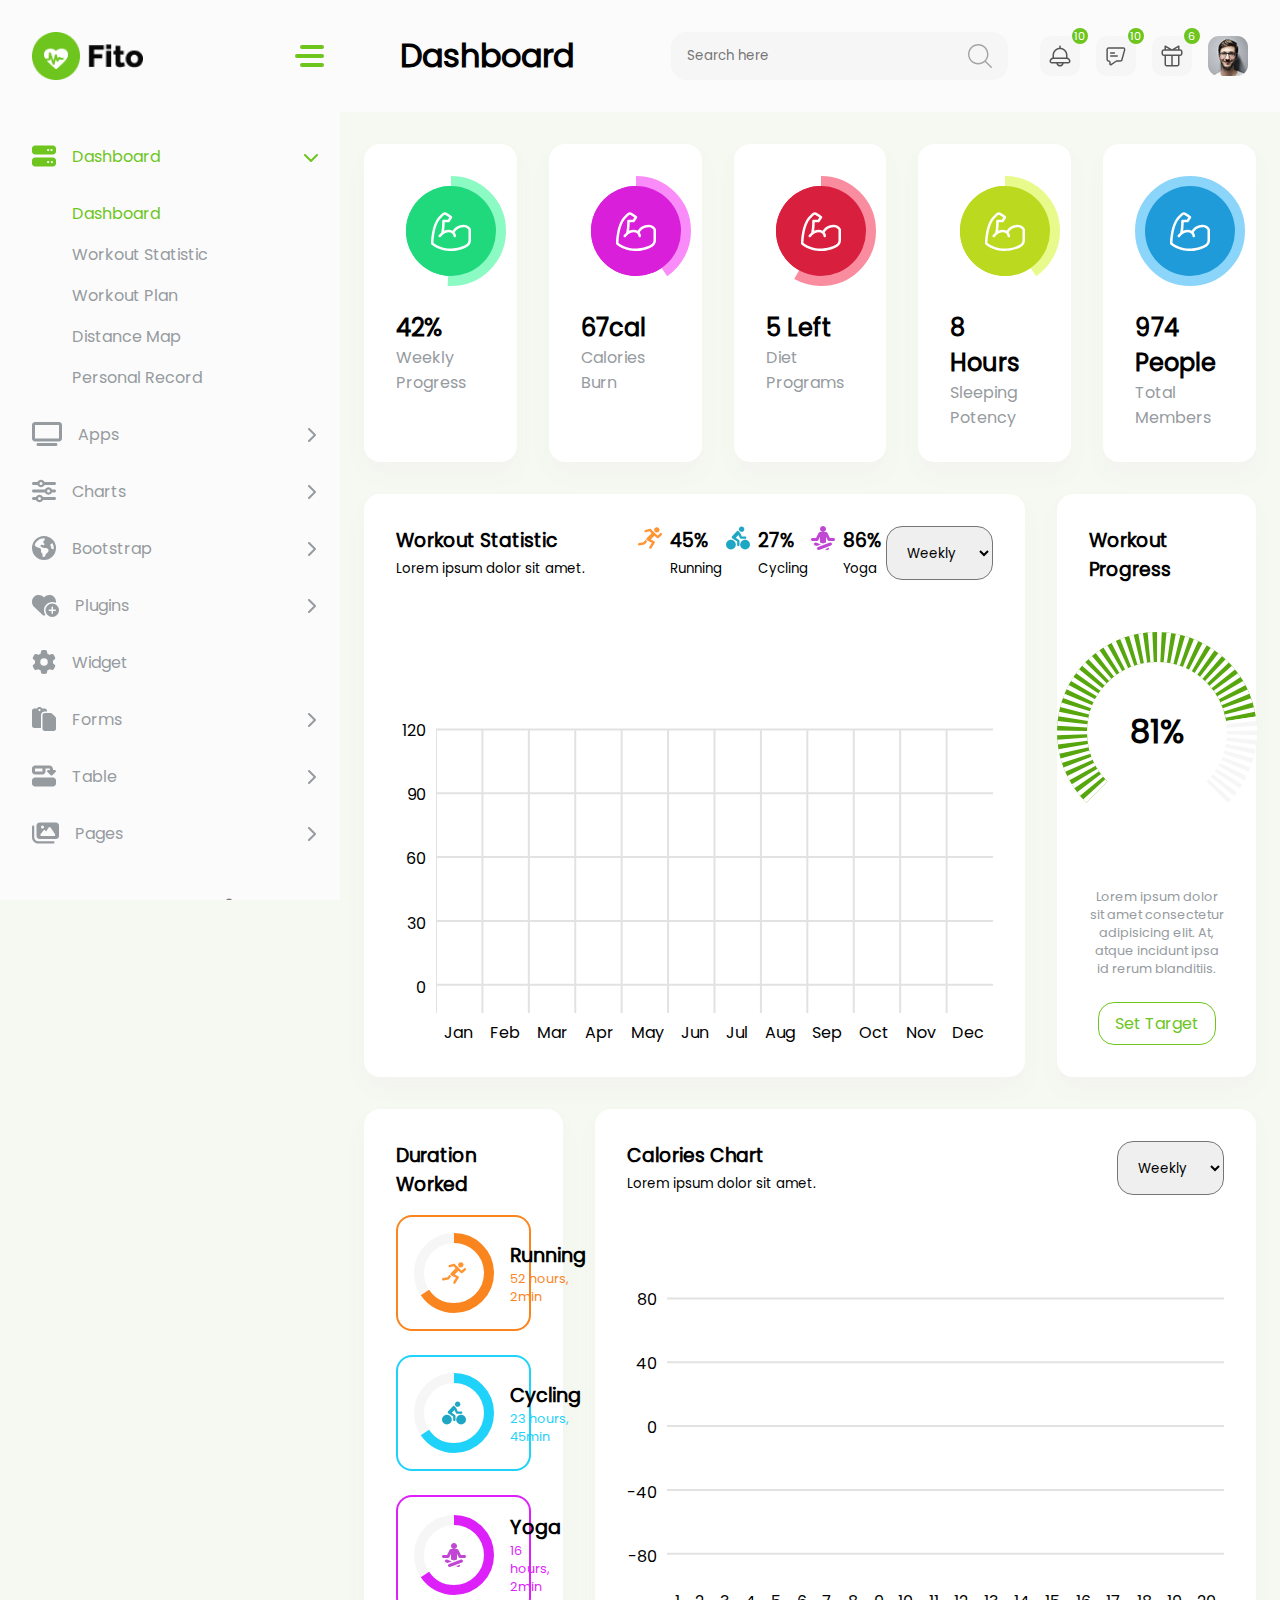
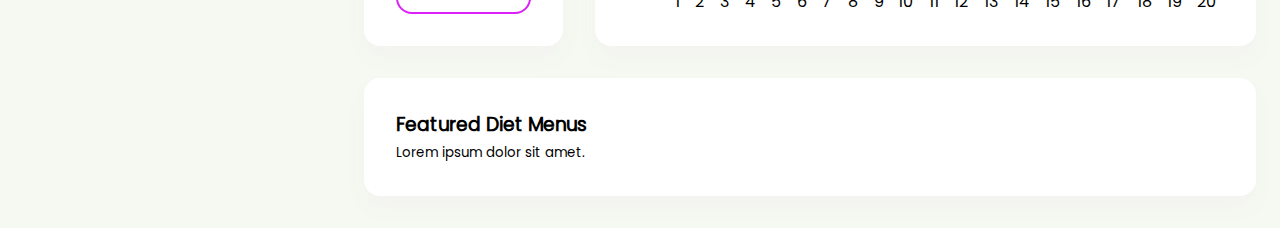
==== dashboard.html @ d513183a "changed dashboard and login file names" ====
<!DOCTYPE html>
<html lang="en">

<head>
    <meta charset="UTF-8">
    <meta name="viewport" content="width=device-width, initial-scale=1.0">
    <title>Fito - Fitness Admin Dashboard</title>

    <link rel="stylesheet" href="/css/css_variables.css">
    <link rel="stylesheet" href="/css/styles.css">
    <link rel="stylesheet" href="/css/single_class_styles.css">
    <link rel="stylesheet" href="/css/side_menu.css">
    <link rel="stylesheet" href="/css/header.css">
    <link rel="stylesheet" href="/css/header_menus.css">
    <link rel="stylesheet" href="/css/chatbox.css">
    <link rel="stylesheet" href="/css/dashboard.css">
    <link rel="stylesheet" href="/css/small_card.css">
    <link rel="stylesheet" href="/css/long_card.css">
    <link rel="stylesheet" href="/css/progress_circle.css">
    <link rel="stylesheet" href="/css/grid.css">

    <link rel="stylesheet" href="https://cdnjs.cloudflare.com/ajax/libs/font-awesome/4.7.0/css/font-awesome.min.css">

    <link rel="shortcut icon" href="/images/logo.png" type="image/png">

    <script src="/js/script.js"></script>
</head>

<body>
    <div class="main">
        <div class="nav__header">
            <div class="header__logo">
                <img src="/images/logo.png" alt="">
                <img src="/images/logo-text.png" alt="">
            </div>
            <div class="nav__btn" id="nav__btn" onclick="toggleNavBtn()">
                <span class="navBtn__line"></span>
                <span class="navBtn__line"></span>
                <span class="navBtn__line"></span>
            </div>

        </div>

        <div class="side__menu scrollable__container" id="side__menu">
            <ul>
                <li class="menu__item active" id="menu__item1">
                    <button class="">
                        <div class="left">
                            <svg class="menu__itemIcon" xmlns="http://www.w3.org/2000/svg"
                                viewBox="0 0 512 512"><!--! Font Awesome Free 6.4.0 by @fontawesome - https://fontawesome.com License - https://fontawesome.com/license (Commercial License) Copyright 2023 Fonticons, Inc. -->
                                <path
                                    d="M64 32C28.7 32 0 60.7 0 96v64c0 35.3 28.7 64 64 64H448c35.3 0 64-28.7 64-64V96c0-35.3-28.7-64-64-64H64zm280 72a24 24 0 1 1 0 48 24 24 0 1 1 0-48zm48 24a24 24 0 1 1 48 0 24 24 0 1 1 -48 0zM64 288c-35.3 0-64 28.7-64 64v64c0 35.3 28.7 64 64 64H448c35.3 0 64-28.7 64-64V352c0-35.3-28.7-64-64-64H64zm280 72a24 24 0 1 1 0 48 24 24 0 1 1 0-48zm56 24a24 24 0 1 1 48 0 24 24 0 1 1 -48 0z"
                                    fill="currentColor" />
                            </svg>
                            <div class="nav__text">Dashboard</div>
                        </div>
                        <svg class="arrow__icon" xmlns="http://www.w3.org/2000/svg"
                            viewBox="0 0 320 512"><!--! Font Awesome Free 6.4.0 by @fontawesome - https://fontawesome.com License - https://fontawesome.com/license (Commercial License) Copyright 2023 Fonticons, Inc. -->
                            <path
                                d="M310.6 233.4c12.5 12.5 12.5 32.8 0 45.3l-192 192c-12.5 12.5-32.8 12.5-45.3 0s-12.5-32.8 0-45.3L242.7 256 73.4 86.6c-12.5-12.5-12.5-32.8 0-45.3s32.8-12.5 45.3 0l192 192z"
                                fill="currentColor" />
                        </svg>
                    </button>
                    <div class="sub__menu">
                        <a href="" class="active">dashboard</a>
                        <a href="" class="">Workout Statistic</a>
                        <a href="" class="">Workout plan</a>
                        <a href="" class="">distance map</a>
                        <a href="" class="">personal record</a>
                    </div>
                </li>
                <li class="menu__item">
                    <button>
                        <div class="left">
                            <svg class="menu__itemIcon" xmlns="http://www.w3.org/2000/svg" height="1em"
                                viewBox="0 0 640 512"><!--! Font Awesome Free 6.4.0 by @fontawesome - https://fontawesome.com License - https://fontawesome.com/license (Commercial License) Copyright 2023 Fonticons, Inc. -->
                                <path
                                    d="M64 64V352H576V64H64zM0 64C0 28.7 28.7 0 64 0H576c35.3 0 64 28.7 64 64V352c0 35.3-28.7 64-64 64H64c-35.3 0-64-28.7-64-64V64zM128 448H512c17.7 0 32 14.3 32 32s-14.3 32-32 32H128c-17.7 0-32-14.3-32-32s14.3-32 32-32z"
                                    fill="currentColor" />
                            </svg>
                            <div class="nav__text">Apps</div>
                        </div>
                        <svg class="arrow__icon" xmlns="http://www.w3.org/2000/svg"
                            viewBox="0 0 320 512"><!--! Font Awesome Free 6.4.0 by @fontawesome - https://fontawesome.com License - https://fontawesome.com/license (Commercial License) Copyright 2023 Fonticons, Inc. -->
                            <path
                                d="M310.6 233.4c12.5 12.5 12.5 32.8 0 45.3l-192 192c-12.5 12.5-32.8 12.5-45.3 0s-12.5-32.8 0-45.3L242.7 256 73.4 86.6c-12.5-12.5-12.5-32.8 0-45.3s32.8-12.5 45.3 0l192 192z"
                                fill="currentColor" />
                        </svg>
                    </button>
                    <div class="sub__menu">
                        <a href="" class="">dashboard</a>
                        <a href="" class="">Workout Statistic</a>
                        <a href="" class="">Workout plan</a>
                        <a href="" class="">distance map</a>
                        <a href="" class="">personal record</a>
                    </div>
                </li>
                <li class="menu__item">
                    <button>
                        <div class="left">
                            <svg class="menu__itemIcon" xmlns="http://www.w3.org/2000/svg" height="1em"
                                viewBox="0 0 512 512"><!--! Font Awesome Free 6.4.0 by @fontawesome - https://fontawesome.com License - https://fontawesome.com/license (Commercial License) Copyright 2023 Fonticons, Inc. -->
                                <path
                                    d="M0 416c0 17.7 14.3 32 32 32l54.7 0c12.3 28.3 40.5 48 73.3 48s61-19.7 73.3-48L480 448c17.7 0 32-14.3 32-32s-14.3-32-32-32l-246.7 0c-12.3-28.3-40.5-48-73.3-48s-61 19.7-73.3 48L32 384c-17.7 0-32 14.3-32 32zm128 0a32 32 0 1 1 64 0 32 32 0 1 1 -64 0zM320 256a32 32 0 1 1 64 0 32 32 0 1 1 -64 0zm32-80c-32.8 0-61 19.7-73.3 48L32 224c-17.7 0-32 14.3-32 32s14.3 32 32 32l246.7 0c12.3 28.3 40.5 48 73.3 48s61-19.7 73.3-48l54.7 0c17.7 0 32-14.3 32-32s-14.3-32-32-32l-54.7 0c-12.3-28.3-40.5-48-73.3-48zM192 128a32 32 0 1 1 0-64 32 32 0 1 1 0 64zm73.3-64C253 35.7 224.8 16 192 16s-61 19.7-73.3 48L32 64C14.3 64 0 78.3 0 96s14.3 32 32 32l86.7 0c12.3 28.3 40.5 48 73.3 48s61-19.7 73.3-48L480 128c17.7 0 32-14.3 32-32s-14.3-32-32-32L265.3 64z"
                                    fill="currentColor" />
                            </svg>
                            <div class="nav__text">Charts</div>
                        </div>
                        <svg class="arrow__icon" xmlns="http://www.w3.org/2000/svg"
                            viewBox="0 0 320 512"><!--! Font Awesome Free 6.4.0 by @fontawesome - https://fontawesome.com License - https://fontawesome.com/license (Commercial License) Copyright 2023 Fonticons, Inc. -->
                            <path
                                d="M310.6 233.4c12.5 12.5 12.5 32.8 0 45.3l-192 192c-12.5 12.5-32.8 12.5-45.3 0s-12.5-32.8 0-45.3L242.7 256 73.4 86.6c-12.5-12.5-12.5-32.8 0-45.3s32.8-12.5 45.3 0l192 192z"
                                fill="currentColor" />
                        </svg>
                    </button>
                    <div class="sub__menu">
                        <a href="" class="">dashboard</a>
                        <a href="" class="">Workout Statistic</a>
                        <a href="" class="">Workout plan</a>
                        <a href="" class="">distance map</a>
                        <a href="" class="">personal record</a>
                    </div>
                </li>
                <li class="menu__item">
                    <button>
                        <div class="left">
                            <svg class="menu__itemIcon" xmlns="http://www.w3.org/2000/svg" height="1em"
                                viewBox="0 0 512 512"><!--! Font Awesome Free 6.4.0 by @fontawesome - https://fontawesome.com License - https://fontawesome.com/license (Commercial License) Copyright 2023 Fonticons, Inc. -->
                                <path
                                    d="M57.7 193l9.4 16.4c8.3 14.5 21.9 25.2 38 29.8L163 255.7c17.2 4.9 29 20.6 29 38.5v39.9c0 11 6.2 21 16 25.9s16 14.9 16 25.9v39c0 15.6 14.9 26.9 29.9 22.6c16.1-4.6 28.6-17.5 32.7-33.8l2.8-11.2c4.2-16.9 15.2-31.4 30.3-40l8.1-4.6c15-8.5 24.2-24.5 24.2-41.7v-8.3c0-12.7-5.1-24.9-14.1-33.9l-3.9-3.9c-9-9-21.2-14.1-33.9-14.1H257c-11.1 0-22.1-2.9-31.8-8.4l-34.5-19.7c-4.3-2.5-7.6-6.5-9.2-11.2c-3.2-9.6 1.1-20 10.2-24.5l5.9-3c6.6-3.3 14.3-3.9 21.3-1.5l23.2 7.7c8.2 2.7 17.2-.4 21.9-7.5c4.7-7 4.2-16.3-1.2-22.8l-13.6-16.3c-10-12-9.9-29.5 .3-41.3l15.7-18.3c8.8-10.3 10.2-25 3.5-36.7l-2.4-4.2c-3.5-.2-6.9-.3-10.4-.3C163.1 48 84.4 108.9 57.7 193zM464 256c0-36.8-9.6-71.4-26.4-101.5L412 164.8c-15.7 6.3-23.8 23.8-18.5 39.8l16.9 50.7c3.5 10.4 12 18.3 22.6 20.9l29.1 7.3c1.2-9 1.8-18.2 1.8-27.5zM0 256a256 256 0 1 1 512 0A256 256 0 1 1 0 256z"
                                    fill="currentColor" />
                            </svg>
                            <div class="nav__text">Bootstrap</div>
                        </div>
                        <svg class="arrow__icon" xmlns="http://www.w3.org/2000/svg"
                            viewBox="0 0 320 512"><!--! Font Awesome Free 6.4.0 by @fontawesome - https://fontawesome.com License - https://fontawesome.com/license (Commercial License) Copyright 2023 Fonticons, Inc. -->
                            <path
                                d="M310.6 233.4c12.5 12.5 12.5 32.8 0 45.3l-192 192c-12.5 12.5-32.8 12.5-45.3 0s-12.5-32.8 0-45.3L242.7 256 73.4 86.6c-12.5-12.5-12.5-32.8 0-45.3s32.8-12.5 45.3 0l192 192z"
                                fill="currentColor" />
                        </svg>
                    </button>
                    <div class="sub__menu">
                        <a href="" class="">dashboard</a>
                        <a href="" class="">Workout Statistic</a>
                        <a href="" class="">Workout plan</a>
                        <a href="" class="">distance map</a>
                        <a href="" class="">personal record</a>
                    </div>
                </li>
                <li class="menu__item">
                    <button>
                        <div class="left">
                            <svg class="menu__itemIcon" xmlns="http://www.w3.org/2000/svg" height="1em"
                                viewBox="0 0 576 512"><!--! Font Awesome Free 6.4.0 by @fontawesome - https://fontawesome.com License - https://fontawesome.com/license (Commercial License) Copyright 2023 Fonticons, Inc. -->
                                <path
                                    d="M47.6 300.4L228.3 469.1c7.5 7 17.4 10.9 27.7 10.9s20.2-3.9 27.7-10.9l2.6-2.4C267.2 438.6 256 404.6 256 368c0-97.2 78.8-176 176-176c28.3 0 55 6.7 78.7 18.5c.9-6.5 1.3-13 1.3-19.6v-5.8c0-69.9-50.5-129.5-119.4-141C347 36.5 300.6 51.4 268 84L256 96 244 84c-32.6-32.6-79-47.5-124.6-39.9C50.5 55.6 0 115.2 0 185.1v5.8c0 41.5 17.2 81.2 47.6 109.5zM432 512a144 144 0 1 0 0-288 144 144 0 1 0 0 288zm16-208v48h48c8.8 0 16 7.2 16 16s-7.2 16-16 16H448v48c0 8.8-7.2 16-16 16s-16-7.2-16-16V384H368c-8.8 0-16-7.2-16-16s7.2-16 16-16h48V304c0-8.8 7.2-16 16-16s16 7.2 16 16z"
                                    fill="currentColor" />
                            </svg>
                            <div class="nav__text">Plugins</div>
                        </div>
                        <svg class="arrow__icon" xmlns="http://www.w3.org/2000/svg"
                            viewBox="0 0 320 512"><!--! Font Awesome Free 6.4.0 by @fontawesome - https://fontawesome.com License - https://fontawesome.com/license (Commercial License) Copyright 2023 Fonticons, Inc. -->
                            <path
                                d="M310.6 233.4c12.5 12.5 12.5 32.8 0 45.3l-192 192c-12.5 12.5-32.8 12.5-45.3 0s-12.5-32.8 0-45.3L242.7 256 73.4 86.6c-12.5-12.5-12.5-32.8 0-45.3s32.8-12.5 45.3 0l192 192z"
                                fill="currentColor" />
                        </svg>
                    </button>
                    <div class="sub__menu">
                        <a href="" class="">dashboard</a>
                        <a href="" class="">Workout Statistic</a>
                        <a href="" class="">Workout plan</a>
                        <a href="" class="">distance map</a>
                        <a href="" class="">personal record</a>
                    </div>
                </li>
                <li class="menu__item">
                    <button>
                        <div class="left">
                            <svg class="menu__itemIcon" xmlns="http://www.w3.org/2000/svg" height="1em"
                                viewBox="0 0 512 512"><!--! Font Awesome Free 6.4.0 by @fontawesome - https://fontawesome.com License - https://fontawesome.com/license (Commercial License) Copyright 2023 Fonticons, Inc. -->
                                <path
                                    d="M495.9 166.6c3.2 8.7 .5 18.4-6.4 24.6l-43.3 39.4c1.1 8.3 1.7 16.8 1.7 25.4s-.6 17.1-1.7 25.4l43.3 39.4c6.9 6.2 9.6 15.9 6.4 24.6c-4.4 11.9-9.7 23.3-15.8 34.3l-4.7 8.1c-6.6 11-14 21.4-22.1 31.2c-5.9 7.2-15.7 9.6-24.5 6.8l-55.7-17.7c-13.4 10.3-28.2 18.9-44 25.4l-12.5 57.1c-2 9.1-9 16.3-18.2 17.8c-13.8 2.3-28 3.5-42.5 3.5s-28.7-1.2-42.5-3.5c-9.2-1.5-16.2-8.7-18.2-17.8l-12.5-57.1c-15.8-6.5-30.6-15.1-44-25.4L83.1 425.9c-8.8 2.8-18.6 .3-24.5-6.8c-8.1-9.8-15.5-20.2-22.1-31.2l-4.7-8.1c-6.1-11-11.4-22.4-15.8-34.3c-3.2-8.7-.5-18.4 6.4-24.6l43.3-39.4C64.6 273.1 64 264.6 64 256s.6-17.1 1.7-25.4L22.4 191.2c-6.9-6.2-9.6-15.9-6.4-24.6c4.4-11.9 9.7-23.3 15.8-34.3l4.7-8.1c6.6-11 14-21.4 22.1-31.2c5.9-7.2 15.7-9.6 24.5-6.8l55.7 17.7c13.4-10.3 28.2-18.9 44-25.4l12.5-57.1c2-9.1 9-16.3 18.2-17.8C227.3 1.2 241.5 0 256 0s28.7 1.2 42.5 3.5c9.2 1.5 16.2 8.7 18.2 17.8l12.5 57.1c15.8 6.5 30.6 15.1 44 25.4l55.7-17.7c8.8-2.8 18.6-.3 24.5 6.8c8.1 9.8 15.5 20.2 22.1 31.2l4.7 8.1c6.1 11 11.4 22.4 15.8 34.3zM256 336a80 80 0 1 0 0-160 80 80 0 1 0 0 160z"
                                    fill="currentColor" />
                            </svg>
                            <div class="nav__text">Widget</div>
                        </div>
                    </button>
                </li>
                <li class="menu__item">
                    <button>
                        <div class="left">
                            <svg class="menu__itemIcon" xmlns="http://www.w3.org/2000/svg" height="1em"
                                viewBox="0 0 512 512"><!--! Font Awesome Free 6.4.0 by @fontawesome - https://fontawesome.com License - https://fontawesome.com/license (Commercial License) Copyright 2023 Fonticons, Inc. -->
                                <path
                                    d="M160 0c-23.7 0-44.4 12.9-55.4 32H48C21.5 32 0 53.5 0 80V400c0 26.5 21.5 48 48 48H192V176c0-44.2 35.8-80 80-80h48V80c0-26.5-21.5-48-48-48H215.4C204.4 12.9 183.7 0 160 0zM272 128c-26.5 0-48 21.5-48 48V448v16c0 26.5 21.5 48 48 48H464c26.5 0 48-21.5 48-48V243.9c0-12.7-5.1-24.9-14.1-33.9l-67.9-67.9c-9-9-21.2-14.1-33.9-14.1H320 272zM160 40a24 24 0 1 1 0 48 24 24 0 1 1 0-48z"
                                    fill="currentColor" />
                            </svg>
                            <div class="nav__text">Forms</div>
                        </div>
                        <svg class="arrow__icon" xmlns="http://www.w3.org/2000/svg"
                            viewBox="0 0 320 512"><!--! Font Awesome Free 6.4.0 by @fontawesome - https://fontawesome.com License - https://fontawesome.com/license (Commercial License) Copyright 2023 Fonticons, Inc. -->
                            <path
                                d="M310.6 233.4c12.5 12.5 12.5 32.8 0 45.3l-192 192c-12.5 12.5-32.8 12.5-45.3 0s-12.5-32.8 0-45.3L242.7 256 73.4 86.6c-12.5-12.5-12.5-32.8 0-45.3s32.8-12.5 45.3 0l192 192z"
                                fill="currentColor" />
                        </svg>
                    </button>
                    <div class="sub__menu">
                        <a href="" class="">dashboard</a>
                        <a href="" class="">Workout Statistic</a>
                        <a href="" class="">Workout plan</a>
                        <a href="" class="">distance map</a>
                        <a href="" class="">personal record</a>
                    </div>
                </li>
                <li class="menu__item">
                    <button>
                        <div class="left">
                            <svg class="menu__itemIcon" xmlns="http://www.w3.org/2000/svg" height="1em"
                                viewBox="0 0 512 512"><!--! Font Awesome Free 6.4.0 by @fontawesome - https://fontawesome.com License - https://fontawesome.com/license (Commercial License) Copyright 2023 Fonticons, Inc. -->
                                <path
                                    d="M512 416l0-64c0-35.3-28.7-64-64-64L64 288c-35.3 0-64 28.7-64 64l0 64c0 35.3 28.7 64 64 64l384 0c35.3 0 64-28.7 64-64zM64 160l0-64 144 0 16 0 0 64L64 160zm224 0l0-64 80 0c8.8 0 16 7.2 16 16l0 16-38.1 0c-21.4 0-32.1 25.9-17 41L399 239c9.4 9.4 24.6 9.4 33.9 0L503 169c15.1-15.1 4.4-41-17-41L448 128l0-16c0-44.2-35.8-80-80-80L224 32l-16 0L64 32C28.7 32 0 60.7 0 96l0 64c0 35.3 28.7 64 64 64l160 0c35.3 0 64-28.7 64-64z"
                                    fill="currentColor" />
                            </svg>
                            <div class="nav__text">Table</div>
                        </div>
                        <svg class="arrow__icon" xmlns="http://www.w3.org/2000/svg"
                            viewBox="0 0 320 512"><!--! Font Awesome Free 6.4.0 by @fontawesome - https://fontawesome.com License - https://fontawesome.com/license (Commercial License) Copyright 2023 Fonticons, Inc. -->
                            <path
                                d="M310.6 233.4c12.5 12.5 12.5 32.8 0 45.3l-192 192c-12.5 12.5-32.8 12.5-45.3 0s-12.5-32.8 0-45.3L242.7 256 73.4 86.6c-12.5-12.5-12.5-32.8 0-45.3s32.8-12.5 45.3 0l192 192z"
                                fill="currentColor" />
                        </svg>
                    </button>
                    <div class="sub__menu">
                        <a href="" class="">dashboard</a>
                        <a href="" class="">Workout Statistic</a>
                        <a href="" class="">Workout plan</a>
                        <a href="" class="">distance map</a>
                        <a href="" class="">personal record</a>
                    </div>
                </li>
                <li class="menu__item">
                    <button>
                        <div class="left">
                            <svg class="menu__itemIcon" xmlns="http://www.w3.org/2000/svg" height="1em"
                                viewBox="0 0 576 512"><!--! Font Awesome Free 6.4.0 by @fontawesome - https://fontawesome.com License - https://fontawesome.com/license (Commercial License) Copyright 2023 Fonticons, Inc. -->
                                <path
                                    d="M160 32c-35.3 0-64 28.7-64 64V320c0 35.3 28.7 64 64 64H512c35.3 0 64-28.7 64-64V96c0-35.3-28.7-64-64-64H160zM396 138.7l96 144c4.9 7.4 5.4 16.8 1.2 24.6S480.9 320 472 320H328 280 200c-9.2 0-17.6-5.3-21.6-13.6s-2.9-18.2 2.9-25.4l64-80c4.6-5.7 11.4-9 18.7-9s14.2 3.3 18.7 9l17.3 21.6 56-84C360.5 132 368 128 376 128s15.5 4 20 10.7zM192 128a32 32 0 1 1 64 0 32 32 0 1 1 -64 0zM48 120c0-13.3-10.7-24-24-24S0 106.7 0 120V344c0 75.1 60.9 136 136 136H456c13.3 0 24-10.7 24-24s-10.7-24-24-24H136c-48.6 0-88-39.4-88-88V120z"
                                    fill="currentColor" />
                            </svg>
                            <div class="nav__text">Pages</div>
                        </div>
                        <svg class="arrow__icon" xmlns="http://www.w3.org/2000/svg"
                            viewBox="0 0 320 512"><!--! Font Awesome Free 6.4.0 by @fontawesome - https://fontawesome.com License - https://fontawesome.com/license (Commercial License) Copyright 2023 Fonticons, Inc. -->
                            <path
                                d="M310.6 233.4c12.5 12.5 12.5 32.8 0 45.3l-192 192c-12.5 12.5-32.8 12.5-45.3 0s-12.5-32.8 0-45.3L242.7 256 73.4 86.6c-12.5-12.5-12.5-32.8 0-45.3s32.8-12.5 45.3 0l192 192z"
                                fill="currentColor" />
                        </svg>
                    </button>
                    <div class="sub__menu">
                        <a href="" class="">dashboard</a>
                        <a href="" class="">Workout Statistic</a>
                        <a href="" class="">Workout plan</a>
                        <a href="" class="">distance map</a>
                        <a href="" class="">personal record</a>
                    </div>
                </li>
            </ul>
            <script>
                document.querySelectorAll('.menu__item button').forEach((x, i) => {
                    x.addEventListener('click', () => {
                        document.querySelectorAll('.menu__item').forEach((y, j) => {
                            if (j != i) {
                                y.classList.remove('active')
                            }
                        })
                        x.parentElement.classList.toggle('active')
                    })
                })
            </script>
            <div class="side__menuOther">
                <div class="decorated__card">
                    <div class="card__title">
                        Start Plan Your Workout
                    </div>
                    <div class="card__cta">
                        <div class="cta__text">Check schedule</div>
                        <svg xmlns="http://www.w3.org/2000/svg" height="1em"
                            viewBox="0 0 256 512"><!--! Font Awesome Free 6.4.0 by @fontawesome - https://fontawesome.com License - https://fontawesome.com/license (Commercial License) Copyright 2023 Fonticons, Inc. -->
                            <path
                                d="M246.6 278.6c12.5-12.5 12.5-32.8 0-45.3l-128-128c-9.2-9.2-22.9-11.9-34.9-6.9s-19.8 16.6-19.8 29.6l0 256c0 12.9 7.8 24.6 19.8 29.6s25.7 2.2 34.9-6.9l128-128z"
                                fill="currentColor" />
                        </svg>
                    </div>
                    <img class="shape1" src="/images/shape1.png" alt="">
                    <img class="shape2" src="/images/shape2.svg" alt="">
                    <img class="gym-vector" src="/images/gym-vector.png" alt="">
                </div>
            </div>
            <div class="side__menuFooter">
                <div class="footer__text">
                    <strong>Fito Dashboard</strong><br>
                    ©All Rights Reserved<br><br>
                    by <a href="https://me.aftersite.lk">Aftersite</a>
                </div>
            </div>
        </div>  
        <script>
            function toggleNavBtn() {
                document.getElementById("nav__btn").classList.toggle("active");
                document.getElementById("side__menu").classList.toggle("active");
            }
        </script>

        <div class="chatbox" id="chatbox">
            <div class="chatbox__back" onclick="toggleChatBox()"></div>
            <div class="chatbox__front">
                <div class="chatbox__header">
                    <div class="item" onclick="selectChatBoxMenu('notes__btnBody', 3)" id="chatbox__headerBtn3">notes
                    </div>
                    <div class="item" onclick="selectChatBoxMenu('alerts__btnBody', 2)" id="chatbox__headerBtn2">alters
                    </div>
                    <div class="item active" onclick="selectChatBoxMenu('chat__btnBody', 1)" id="chatbox__headerBtn1">
                        chat</div>
                </div>
                <div class="chatbox__body active" id="chat__btnBody">
                    <div class="top">
                        <div class="chatbox__title">Chat List</div>
                        <div class="chatbox__sub">Show All</div>
                        <div class="plus__icon">
                            <div class="">
                                <svg class="" xmlns="http://www.w3.org/2000/svg" height="1em"
                                    viewBox="0 0 448 512"><!--! Font Awesome Free 6.4.0 by @fontawesome - https://fontawesome.com License - https://fontawesome.com/license (Commercial License) Copyright 2023 Fonticons, Inc. -->
                                    <path
                                        d="M256 80c0-17.7-14.3-32-32-32s-32 14.3-32 32V224H48c-17.7 0-32 14.3-32 32s14.3 32 32 32H192V432c0 17.7 14.3 32 32 32s32-14.3 32-32V288H400c17.7 0 32-14.3 32-32s-14.3-32-32-32H256V80z"
                                        fill="currentColor" />
                                </svg>
                            </div>
                        </div>
                        <div class="more__icon">
                            <div class="">
                                <svg class="" xmlns="http://www.w3.org/2000/svg" height="1em"
                                    viewBox="0 0 448 512"><!--! Font Awesome Free 6.4.0 by @fontawesome - https://fontawesome.com License - https://fontawesome.com/license (Commercial License) Copyright 2023 Fonticons, Inc. -->
                                    <path
                                        d="M8 256a56 56 0 1 1 112 0A56 56 0 1 1 8 256zm160 0a56 56 0 1 1 112 0 56 56 0 1 1 -112 0zm216-56a56 56 0 1 1 0 112 56 56 0 1 1 0-112z"
                                        fill="currentColor" />
                                </svg>
                            </div>
                        </div>
                    </div>
                    <div class="content scrollable__container">
                        <div class="group">A</div>
                        <div class="list">
                            <div class="item" style="--dot-color: green;">
                                <div class="left">
                                    <div class="item__icon">
                                        <img src="/images/1.7c3d5aa9189e7755c470.jpg" alt="">
                                    </div>
                                </div>
                                <div class="right">
                                    <div class="item__title">Archie Parke</div>
                                    <div class="item__time">Archie Parke is online</div>
                                </div>
                            </div>
                            <div class="item" style="--dot-color: green;">
                                <div class="left">
                                    <div class="item__icon">
                                        <img src="/images/1.7c3d5aa9189e7755c470.jpg" alt="">
                                    </div>
                                </div>
                                <div class="right">
                                    <div class="item__title">Archie Parke</div>
                                    <div class="item__time">Archie Parke is online</div>
                                </div>
                            </div>
                            <div class="item" style="--dot-color: red;">
                                <div class="left">
                                    <div class="item__icon">
                                        <img src="/images/1.7c3d5aa9189e7755c470.jpg" alt="">
                                    </div>
                                </div>
                                <div class="right">
                                    <div class="item__title">Archie Parke</div>
                                    <div class="item__time">Archie Parke is online</div>
                                </div>
                            </div>
                            <div class="item" style="--dot-color: red;">
                                <div class="left">
                                    <div class="item__icon">
                                        <img src="/images/1.7c3d5aa9189e7755c470.jpg" alt="">
                                    </div>
                                </div>
                                <div class="right">
                                    <div class="item__title">Archie Parke</div>
                                    <div class="item__time">Archie Parke is online</div>
                                </div>
                            </div>
                            <div class="item" style="--dot-color: green;">
                                <div class="left">
                                    <div class="item__icon">
                                        <img src="/images/1.7c3d5aa9189e7755c470.jpg" alt="">
                                    </div>
                                </div>
                                <div class="right">
                                    <div class="item__title">Archie Parke</div>
                                    <div class="item__time">Archie Parke is online</div>
                                </div>
                            </div>
                            <div class="item" style="--dot-color: red;">
                                <div class="left">
                                    <div class="item__icon">
                                        <img src="/images/1.7c3d5aa9189e7755c470.jpg" alt="">
                                    </div>
                                </div>
                                <div class="right">
                                    <div class="item__title">Archie Parke</div>
                                    <div class="item__time">Archie Parke is online</div>
                                </div>
                            </div>
                        </div>
                        <div class="group">B</div>
                        <div class="list">
                            <div class="item" style="--dot-color: green;">
                                <div class="left">
                                    <div class="item__icon">
                                        <img src="/images/1.7c3d5aa9189e7755c470.jpg" alt="">
                                    </div>
                                </div>
                                <div class="right">
                                    <div class="item__title">Bashid Parke</div>
                                    <div class="item__time">Bashid Parke is offline</div>
                                </div>
                            </div>
                            <div class="item" style="--dot-color: green;">
                                <div class="left">
                                    <div class="item__icon">
                                        <img src="/images/1.7c3d5aa9189e7755c470.jpg" alt="">
                                    </div>
                                </div>
                                <div class="right">
                                    <div class="item__title">Bashid Parke</div>
                                    <div class="item__time">Bashid Parke is offline</div>
                                </div>
                            </div>
                            <div class="item" style="--dot-color: red;">
                                <div class="left">
                                    <div class="item__icon">
                                        <img src="/images/1.7c3d5aa9189e7755c470.jpg" alt="">
                                    </div>
                                </div>
                                <div class="right">
                                    <div class="item__title">Bashid Parke</div>
                                    <div class="item__time">Bashid Parke is offline</div>
                                </div>
                            </div>
                        </div>
                        <div class="group">D</div>
                        <div class="list">
                            <div class="item" style="--dot-color: green;">
                                <div class="left">
                                    <div class="item__icon">
                                        <img src="/images/1.7c3d5aa9189e7755c470.jpg" alt="">
                                    </div>
                                </div>
                                <div class="right">
                                    <div class="item__title">Dashid Parke</div>
                                    <div class="item__time">Dashid Parke is offline</div>
                                </div>
                            </div>
                            <div class="item" style="--dot-color: green;">
                                <div class="left">
                                    <div class="item__icon">
                                        <img src="/images/1.7c3d5aa9189e7755c470.jpg" alt="">
                                    </div>
                                </div>
                                <div class="right">
                                    <div class="item__title">Dashid Parke</div>
                                    <div class="item__time">Dashid Parke is offline</div>
                                </div>
                            </div>
                            <div class="item" style="--dot-color: red;">
                                <div class="left">
                                    <div class="item__icon">
                                        <img src="/images/1.7c3d5aa9189e7755c470.jpg" alt="">
                                    </div>
                                </div>
                                <div class="right">
                                    <div class="item__title">Dashid Parke</div>
                                    <div class="item__time">Dashid Parke is offline</div>
                                </div>
                            </div>
                        </div>
                        <div class="group">E</div>
                        <div class="list">
                            <div class="item" style="--dot-color: green;">
                                <div class="left">
                                    <div class="item__icon">
                                        <img src="/images/1.7c3d5aa9189e7755c470.jpg" alt="">
                                    </div>
                                </div>
                                <div class="right">
                                    <div class="item__title">Dashid Parke</div>
                                    <div class="item__time">Dashid Parke is offline</div>
                                </div>
                            </div>
                            <div class="item" style="--dot-color: green;">
                                <div class="left">
                                    <div class="item__icon">
                                        <img src="/images/1.7c3d5aa9189e7755c470.jpg" alt="">
                                    </div>
                                </div>
                                <div class="right">
                                    <div class="item__title">Dashid Parke</div>
                                    <div class="item__time">Dashid Parke is offline</div>
                                </div>
                            </div>
                            <div class="item" style="--dot-color: red;">
                                <div class="left">
                                    <div class="item__icon">
                                        <img src="/images/1.7c3d5aa9189e7755c470.jpg" alt="">
                                    </div>
                                </div>
                                <div class="right">
                                    <div class="item__title">Dashid Parke</div>
                                    <div class="item__time">Dashid Parke is offline</div>
                                </div>
                            </div>
                        </div>
                    </div>
                </div>
                <div class="chatbox__body" id="alerts__btnBody">
                    <div class="top">
                        <div class="chatbox__title">Notifications</div>
                        <div class="chatbox__sub">Show All</div>
                        <div class="plus__icon">
                            <div class="">
                                <svg class="" xmlns="http://www.w3.org/2000/svg" height="1em"
                                    viewBox="0 0 448 512"><!--! Font Awesome Free 6.4.0 by @fontawesome - https://fontawesome.com License - https://fontawesome.com/license (Commercial License) Copyright 2023 Fonticons, Inc. -->
                                    <path
                                        d="M256 80c0-17.7-14.3-32-32-32s-32 14.3-32 32V224H48c-17.7 0-32 14.3-32 32s14.3 32 32 32H192V432c0 17.7 14.3 32 32 32s32-14.3 32-32V288H400c17.7 0 32-14.3 32-32s-14.3-32-32-32H256V80z"
                                        fill="currentColor" />
                                </svg>
                            </div>
                        </div>
                        <div class="more__icon">
                            <div class="">
                                <svg class="" xmlns="http://www.w3.org/2000/svg" height="1em"
                                    viewBox="0 0 448 512"><!--! Font Awesome Free 6.4.0 by @fontawesome - https://fontawesome.com License - https://fontawesome.com/license (Commercial License) Copyright 2023 Fonticons, Inc. -->
                                    <path
                                        d="M8 256a56 56 0 1 1 112 0A56 56 0 1 1 8 256zm160 0a56 56 0 1 1 112 0 56 56 0 1 1 -112 0zm216-56a56 56 0 1 1 0 112 56 56 0 1 1 0-112z"
                                        fill="currentColor" />
                                </svg>
                            </div>
                        </div>
                    </div>
                    <div class="content scrollable__container">
                        <div class="group">sever status</div>
                        <div class="list">
                            <div class="item" style="--dot-color: green;">
                                <div class="left">
                                    <div class="item__icon">
                                        <span>kk</span>
                                    </div>
                                </div>
                                <div class="right">
                                    <div class="item__title">Archie Parke</div>
                                    <div class="item__time">Archie Parke is online</div>
                                </div>
                            </div>
                        </div>
                        <div class="group">social</div>
                        <div class="list">
                            <div class="item" style="--dot-color: green;">
                                <div class="left">
                                    <div class="item__icon">
                                        <span>ru</span>
                                    </div>
                                </div>
                                <div class="right">
                                    <div class="item__title">Bashid Parke</div>
                                    <div class="item__time">Bashid Parke is offline</div>
                                </div>
                            </div>
                            <div class="item" style="--dot-color: green;">
                                <div class="left">
                                    <div class="item__icon">
                                        <img src="/images/1.7c3d5aa9189e7755c470.jpg" alt="">
                                    </div>
                                </div>
                                <div class="right">
                                    <div class="item__title">Bashid Parke</div>
                                    <div class="item__time">Bashid Parke is offline</div>
                                </div>
                            </div>
                            <div class="item" style="--dot-color: red;">
                                <div class="left">
                                    <div class="item__icon">
                                        <img src="/images/1.7c3d5aa9189e7755c470.jpg" alt="">
                                    </div>
                                </div>
                                <div class="right">
                                    <div class="item__title">Bashid Parke</div>
                                    <div class="item__time">Bashid Parke is offline</div>
                                </div>
                            </div>
                        </div>
                        <div class="group">sever status</div>
                        <div class="list">
                            <div class="item" style="--dot-color: green;">
                                <div class="left">
                                    <div class="item__icon">
                                        <span>mu</span>
                                    </div>
                                </div>
                                <div class="right">
                                    <div class="item__title">Dashid Parke</div>
                                    <div class="item__time">Dashid Parke is offline</div>
                                </div>
                            </div>
                            <div class="item" style="--dot-color: green;">
                                <div class="left">
                                    <div class="item__icon">
                                        <span>au</span>
                                    </div>
                                </div>
                                <div class="right">
                                    <div class="item__title">Dashid Parke</div>
                                    <div class="item__time">Dashid Parke is offline</div>
                                </div>
                            </div>
                        </div>
                    </div>
                </div>
                <div class="chatbox__body" id="notes__btnBody">
                    <div class="top">
                        <div class="chatbox__title">Nots</div>
                        <div class="chatbox__sub">Show All</div>
                        <div class="plus__icon">
                            <div class="">
                                <svg class="" xmlns="http://www.w3.org/2000/svg" height="1em"
                                    viewBox="0 0 448 512"><!--! Font Awesome Free 6.4.0 by @fontawesome - https://fontawesome.com License - https://fontawesome.com/license (Commercial License) Copyright 2023 Fonticons, Inc. -->
                                    <path
                                        d="M256 80c0-17.7-14.3-32-32-32s-32 14.3-32 32V224H48c-17.7 0-32 14.3-32 32s14.3 32 32 32H192V432c0 17.7 14.3 32 32 32s32-14.3 32-32V288H400c17.7 0 32-14.3 32-32s-14.3-32-32-32H256V80z"
                                        fill="currentColor" />
                                </svg>
                            </div>
                        </div>
                        <div class="more__icon">
                            <div class="">
                                <svg class="" xmlns="http://www.w3.org/2000/svg" height="1em"
                                    viewBox="0 0 448 512"><!--! Font Awesome Free 6.4.0 by @fontawesome - https://fontawesome.com License - https://fontawesome.com/license (Commercial License) Copyright 2023 Fonticons, Inc. -->
                                    <path
                                        d="M8 256a56 56 0 1 1 112 0A56 56 0 1 1 8 256zm160 0a56 56 0 1 1 112 0 56 56 0 1 1 -112 0zm216-56a56 56 0 1 1 0 112 56 56 0 1 1 0-112z"
                                        fill="currentColor" />
                                </svg>
                            </div>
                        </div>
                    </div>
                    <div class="content scrollable__container">
                        <div class="list">
                            <div class="item" style="--dot-color: green;">
                                <div class="left">
                                    <div class="item__icon">
                                        <img src="/images/1.7c3d5aa9189e7755c470.jpg" alt="">
                                    </div>
                                </div>
                                <div class="right">
                                    <div class="item__title">Archie Parke</div>
                                    <div class="item__time">Archie Parke is online</div>
                                </div>
                            </div>
                            <div class="item" style="--dot-color: green;">
                                <div class="left">
                                    <div class="item__icon">
                                        <img src="/images/1.7c3d5aa9189e7755c470.jpg" alt="">
                                    </div>
                                </div>
                                <div class="right">
                                    <div class="item__title">Archie Parke</div>
                                    <div class="item__time">Archie Parke is online</div>
                                </div>
                            </div>
                            <div class="item" style="--dot-color: red;">
                                <div class="left">
                                    <div class="item__icon">
                                        <img src="/images/1.7c3d5aa9189e7755c470.jpg" alt="">
                                    </div>
                                </div>
                                <div class="right">
                                    <div class="item__title">Archie Parke</div>
                                    <div class="item__time">Archie Parke is online</div>
                                </div>
                            </div>
                            <div class="item" style="--dot-color: red;">
                                <div class="left">
                                    <div class="item__icon">
                                        <img src="/images/1.7c3d5aa9189e7755c470.jpg" alt="">
                                    </div>
                                </div>
                                <div class="right">
                                    <div class="item__title">Archie Parke</div>
                                    <div class="item__time">Archie Parke is online</div>
                                </div>
                            </div>
                            <div class="item" style="--dot-color: green;">
                                <div class="left">
                                    <div class="item__icon">
                                        <img src="/images/1.7c3d5aa9189e7755c470.jpg" alt="">
                                    </div>
                                </div>
                                <div class="right">
                                    <div class="item__title">Archie Parke</div>
                                    <div class="item__time">Archie Parke is online</div>
                                </div>
                            </div>
                            <div class="item" style="--dot-color: red;">
                                <div class="left">
                                    <div class="item__icon">
                                        <img src="/images/1.7c3d5aa9189e7755c470.jpg" alt="">
                                    </div>
                                </div>
                                <div class="right">
                                    <div class="item__title">Archie Parke</div>
                                    <div class="item__time">Archie Parke is online</div>
                                </div>
                            </div>
                        </div>
                    </div>
                </div>
            </div>
        </div>
        <script>
            function toggleChatBox() {
                document.getElementById("chatbox").classList.toggle("active")
            }

            function selectChatBoxMenu(id, btnId) {
                document.querySelectorAll(".chatbox__body").forEach((x) => {
                    x.classList.remove('active');
                })
                document.querySelectorAll(".chatbox__header .item").forEach((x) => {
                    x.classList.remove("active")
                })
                document.getElementById(`chatbox__headerBtn${btnId}`).classList.add("active")

                document.getElementById(id).classList.add("active");
            }
        </script>

        <div class="body">
            <div class="body__wrapper">
                <div class="col col-md-6 col-xl-2-4">
                    <div class="card small__card">
                        <div class="progress__circle" style="--theme-color: 150;">
                            <svg class="circle" height="110" width="110">
                                <circle cx="55" cy="55" r="45" stroke-width="20" stroke="hwb(var(--theme-color) 55% 2%)"
                                    fill="hwb(var(--theme-color) 12% 10%)" stroke-dasharray="314"
                                    stroke-dashoffset="170" style="transform: rotateZ(-90deg); transform-origin: 50%;">
                                </circle>
                                <circle cx="55" cy="55" r="45" fill="hwb(var(--theme-color) 12% 10%)"></circle>
                            </svg>
                            <div class="icon">
                                <svg width="40" height="40" viewBox="0 0 40 40" fill="none"
                                    xmlns="http://www.w3.org/2000/svg">
                                    <path
                                        d="M39.9353 18.3544C39.8731 18.1666 38.3337 13.75 32.5 13.75C25.9703 13.75 22.8666 17.9659 21.795 19.8719C20.6306 19.1822 19.1838 18.75 17.5 18.75C15.7922 18.75 14.35 19.1375 13.1275 19.7072C13.5697 16.695 13.6987 13.1119 13.7353 11.25H17.5C17.9175 11.25 18.3081 11.0413 18.54 10.6934L21.04 6.94344C21.4075 6.39156 21.2806 5.64813 20.7494 5.25031C18.3166 3.42531 15.1269 1.25 13.75 1.25C11.6137 1.25 6.95688 6.24344 5.16469 9.38C0.0584378 18.3153 0 31.925 0 32.5C0 32.8797 0.172188 33.2391 0.46875 33.4759C7.56469 39.1522 15.7519 40 20 40C23.3716 40 29.9756 39.4391 36.3306 35.6834C38.5938 34.3456 40 31.8706 40 29.2244V18.75C40 18.6156 39.9781 18.4822 39.9353 18.3544ZM37.5 29.2244C37.5 30.9912 36.565 32.6419 35.0584 33.5316C29.2162 36.9844 23.1166 37.5 20 37.5C16.9178 37.5 9.15156 36.9453 2.51094 31.8981C2.58406 29.19 3.14094 17.96 7.33531 10.62C9.09187 7.54813 12.7112 4.16312 13.7722 3.76562C14.4606 3.96406 16.4566 5.23219 18.2972 6.55125L16.8309 8.75H12.5C11.8091 8.75 11.25 9.30969 11.25 10C11.25 10.0822 11.2344 17.9659 10.185 21.6878C9.46375 22.3391 8.88656 22.9872 8.43125 23.4994C8.2175 23.7403 8.02969 23.9522 7.86594 24.1166C7.3775 24.605 7.3775 25.3959 7.86594 25.8841C8.35437 26.3722 9.14531 26.3725 9.63344 25.8841C9.82625 25.6913 10.0472 25.4441 10.3 25.1603C11.6003 23.6975 13.7756 21.25 17.5 21.25C20.5884 21.25 22.5 23.1966 22.5 25C22.5 25.6903 23.0591 26.25 23.75 26.25C24.4409 26.25 25 25.6903 25 25C25 23.8181 24.5506 22.6022 23.7313 21.5581C24.1503 20.66 26.5119 16.25 32.5 16.25C35.99 16.25 37.2228 18.39 37.5 18.9922V29.2244Z"
                                        fill="white"></path>
                                </svg>
                            </div>
                        </div>
                        <div class="big__text">42%</div>
                        <div class="sub__text">Weekly Progress</div>
                    </div>
                </div>
                <div class="col col-sm-6 col-md-6 col-xl-2-4">
                    <div class="card small__card">
                        <div class="progress__circle" style="--theme-color: 300;">
                            <svg class="circle" height="110" width="110">
                                <circle cx="55" cy="55" r="45" stroke-width="20" stroke="hwb(var(--theme-color) 55% 2%)"
                                    fill="hwb(var(--theme-color) 12% 10%)" stroke-dasharray="314"
                                    stroke-dashoffset="200" style="transform: rotateZ(-90deg); transform-origin: 50%;">
                                </circle>
                                <circle cx="55" cy="55" r="45" fill="hwb(var(--theme-color) 12% 10%)"></circle>
                            </svg>
                            <div class="icon">
                                <svg width="40" height="40" viewBox="0 0 40 40" fill="none"
                                    xmlns="http://www.w3.org/2000/svg">
                                    <path
                                        d="M39.9353 18.3544C39.8731 18.1666 38.3337 13.75 32.5 13.75C25.9703 13.75 22.8666 17.9659 21.795 19.8719C20.6306 19.1822 19.1838 18.75 17.5 18.75C15.7922 18.75 14.35 19.1375 13.1275 19.7072C13.5697 16.695 13.6987 13.1119 13.7353 11.25H17.5C17.9175 11.25 18.3081 11.0413 18.54 10.6934L21.04 6.94344C21.4075 6.39156 21.2806 5.64813 20.7494 5.25031C18.3166 3.42531 15.1269 1.25 13.75 1.25C11.6137 1.25 6.95688 6.24344 5.16469 9.38C0.0584378 18.3153 0 31.925 0 32.5C0 32.8797 0.172188 33.2391 0.46875 33.4759C7.56469 39.1522 15.7519 40 20 40C23.3716 40 29.9756 39.4391 36.3306 35.6834C38.5938 34.3456 40 31.8706 40 29.2244V18.75C40 18.6156 39.9781 18.4822 39.9353 18.3544ZM37.5 29.2244C37.5 30.9912 36.565 32.6419 35.0584 33.5316C29.2162 36.9844 23.1166 37.5 20 37.5C16.9178 37.5 9.15156 36.9453 2.51094 31.8981C2.58406 29.19 3.14094 17.96 7.33531 10.62C9.09187 7.54813 12.7112 4.16312 13.7722 3.76562C14.4606 3.96406 16.4566 5.23219 18.2972 6.55125L16.8309 8.75H12.5C11.8091 8.75 11.25 9.30969 11.25 10C11.25 10.0822 11.2344 17.9659 10.185 21.6878C9.46375 22.3391 8.88656 22.9872 8.43125 23.4994C8.2175 23.7403 8.02969 23.9522 7.86594 24.1166C7.3775 24.605 7.3775 25.3959 7.86594 25.8841C8.35437 26.3722 9.14531 26.3725 9.63344 25.8841C9.82625 25.6913 10.0472 25.4441 10.3 25.1603C11.6003 23.6975 13.7756 21.25 17.5 21.25C20.5884 21.25 22.5 23.1966 22.5 25C22.5 25.6903 23.0591 26.25 23.75 26.25C24.4409 26.25 25 25.6903 25 25C25 23.8181 24.5506 22.6022 23.7313 21.5581C24.1503 20.66 26.5119 16.25 32.5 16.25C35.99 16.25 37.2228 18.39 37.5 18.9922V29.2244Z"
                                        fill="white"></path>
                                </svg>
                            </div>
                        </div>
                        <div class="big__text">67cal</div>
                        <div class="sub__text">Calories Burn</div>
                    </div>
                </div>
                <div class="col col-sm-6 col-md-4 col-xl-2-4">
                    <div class="card small__card">
                        <div class="progress__circle" style="--theme-color: 350;">
                            <svg class="circle" height="110" width="110">
                                <circle cx="55" cy="55" r="45" stroke-width="20" stroke="hwb(var(--theme-color) 55% 2%)"
                                    fill="hwb(var(--theme-color) 12% 10%)" stroke-dasharray="314"
                                    stroke-dashoffset="150" style="transform: rotateZ(-90deg); transform-origin: 50%;">
                                </circle>
                                <circle cx="55" cy="55" r="45" fill="hwb(var(--theme-color) 12% 10%)"></circle>
                            </svg>
                            <div class="icon">
                                <svg width="40" height="40" viewBox="0 0 40 40" fill="none"
                                    xmlns="http://www.w3.org/2000/svg">
                                    <path
                                        d="M39.9353 18.3544C39.8731 18.1666 38.3337 13.75 32.5 13.75C25.9703 13.75 22.8666 17.9659 21.795 19.8719C20.6306 19.1822 19.1838 18.75 17.5 18.75C15.7922 18.75 14.35 19.1375 13.1275 19.7072C13.5697 16.695 13.6987 13.1119 13.7353 11.25H17.5C17.9175 11.25 18.3081 11.0413 18.54 10.6934L21.04 6.94344C21.4075 6.39156 21.2806 5.64813 20.7494 5.25031C18.3166 3.42531 15.1269 1.25 13.75 1.25C11.6137 1.25 6.95688 6.24344 5.16469 9.38C0.0584378 18.3153 0 31.925 0 32.5C0 32.8797 0.172188 33.2391 0.46875 33.4759C7.56469 39.1522 15.7519 40 20 40C23.3716 40 29.9756 39.4391 36.3306 35.6834C38.5938 34.3456 40 31.8706 40 29.2244V18.75C40 18.6156 39.9781 18.4822 39.9353 18.3544ZM37.5 29.2244C37.5 30.9912 36.565 32.6419 35.0584 33.5316C29.2162 36.9844 23.1166 37.5 20 37.5C16.9178 37.5 9.15156 36.9453 2.51094 31.8981C2.58406 29.19 3.14094 17.96 7.33531 10.62C9.09187 7.54813 12.7112 4.16312 13.7722 3.76562C14.4606 3.96406 16.4566 5.23219 18.2972 6.55125L16.8309 8.75H12.5C11.8091 8.75 11.25 9.30969 11.25 10C11.25 10.0822 11.2344 17.9659 10.185 21.6878C9.46375 22.3391 8.88656 22.9872 8.43125 23.4994C8.2175 23.7403 8.02969 23.9522 7.86594 24.1166C7.3775 24.605 7.3775 25.3959 7.86594 25.8841C8.35437 26.3722 9.14531 26.3725 9.63344 25.8841C9.82625 25.6913 10.0472 25.4441 10.3 25.1603C11.6003 23.6975 13.7756 21.25 17.5 21.25C20.5884 21.25 22.5 23.1966 22.5 25C22.5 25.6903 23.0591 26.25 23.75 26.25C24.4409 26.25 25 25.6903 25 25C25 23.8181 24.5506 22.6022 23.7313 21.5581C24.1503 20.66 26.5119 16.25 32.5 16.25C35.99 16.25 37.2228 18.39 37.5 18.9922V29.2244Z"
                                        fill="white"></path>
                                </svg>
                            </div>
                        </div>
                        <div class="big__text">5 Left</div>
                        <div class="sub__text">Diet Programs</div>
                    </div>
                </div>
                <div class="col col-sm-6 col-md-4 col-xl-2-4">
                    <div class="card small__card">
                        <div class="progress__circle" style="--theme-color: 70;">
                            <svg class="circle" height="110" width="110">
                                <circle cx="55" cy="55" r="45" stroke-width="20" stroke="hwb(var(--theme-color) 55% 2%)"
                                    fill="hwb(var(--theme-color) 12% 10%)" stroke-dasharray="314"
                                    stroke-dashoffset="200" style="transform: rotateZ(-90deg); transform-origin: 50%;">
                                </circle>
                                <circle cx="55" cy="55" r="45" fill="hwb(var(--theme-color) 12% 10%)"></circle>
                            </svg>
                            <div class="icon">
                                <svg width="40" height="40" viewBox="0 0 40 40" fill="none"
                                    xmlns="http://www.w3.org/2000/svg">
                                    <path
                                        d="M39.9353 18.3544C39.8731 18.1666 38.3337 13.75 32.5 13.75C25.9703 13.75 22.8666 17.9659 21.795 19.8719C20.6306 19.1822 19.1838 18.75 17.5 18.75C15.7922 18.75 14.35 19.1375 13.1275 19.7072C13.5697 16.695 13.6987 13.1119 13.7353 11.25H17.5C17.9175 11.25 18.3081 11.0413 18.54 10.6934L21.04 6.94344C21.4075 6.39156 21.2806 5.64813 20.7494 5.25031C18.3166 3.42531 15.1269 1.25 13.75 1.25C11.6137 1.25 6.95688 6.24344 5.16469 9.38C0.0584378 18.3153 0 31.925 0 32.5C0 32.8797 0.172188 33.2391 0.46875 33.4759C7.56469 39.1522 15.7519 40 20 40C23.3716 40 29.9756 39.4391 36.3306 35.6834C38.5938 34.3456 40 31.8706 40 29.2244V18.75C40 18.6156 39.9781 18.4822 39.9353 18.3544ZM37.5 29.2244C37.5 30.9912 36.565 32.6419 35.0584 33.5316C29.2162 36.9844 23.1166 37.5 20 37.5C16.9178 37.5 9.15156 36.9453 2.51094 31.8981C2.58406 29.19 3.14094 17.96 7.33531 10.62C9.09187 7.54813 12.7112 4.16312 13.7722 3.76562C14.4606 3.96406 16.4566 5.23219 18.2972 6.55125L16.8309 8.75H12.5C11.8091 8.75 11.25 9.30969 11.25 10C11.25 10.0822 11.2344 17.9659 10.185 21.6878C9.46375 22.3391 8.88656 22.9872 8.43125 23.4994C8.2175 23.7403 8.02969 23.9522 7.86594 24.1166C7.3775 24.605 7.3775 25.3959 7.86594 25.8841C8.35437 26.3722 9.14531 26.3725 9.63344 25.8841C9.82625 25.6913 10.0472 25.4441 10.3 25.1603C11.6003 23.6975 13.7756 21.25 17.5 21.25C20.5884 21.25 22.5 23.1966 22.5 25C22.5 25.6903 23.0591 26.25 23.75 26.25C24.4409 26.25 25 25.6903 25 25C25 23.8181 24.5506 22.6022 23.7313 21.5581C24.1503 20.66 26.5119 16.25 32.5 16.25C35.99 16.25 37.2228 18.39 37.5 18.9922V29.2244Z"
                                        fill="white"></path>
                                </svg>
                            </div>
                        </div>
                        <div class="big__text">8 Hours</div>
                        <div class="sub__text">Sleeping Potency</div>
                    </div>
                </div>
                <div class="col col-sm-6 col-md-4 col-xl-2-4">
                    <div class="card small__card">
                        <div class="progress__circle" style="--theme-color: 200;">
                            <svg class="circle" height="110" width="110">
                                <circle cx="55" cy="55" r="45" stroke-width="20" stroke="hwb(var(--theme-color) 55% 2%)"
                                    fill="hwb(var(--theme-color) 12% 10%)" stroke-dasharray="314" stroke-dashoffset=""
                                    style="transform: rotateZ(-90deg); transform-origin: 50%;"></circle>
                                <circle cx="55" cy="55" r="45" fill="hwb(var(--theme-color) 12% 10%)"></circle>
                            </svg>
                            <div class="icon">
                                <svg width="40" height="40" viewBox="0 0 40 40" fill="none"
                                    xmlns="http://www.w3.org/2000/svg">
                                    <path
                                        d="M39.9353 18.3544C39.8731 18.1666 38.3337 13.75 32.5 13.75C25.9703 13.75 22.8666 17.9659 21.795 19.8719C20.6306 19.1822 19.1838 18.75 17.5 18.75C15.7922 18.75 14.35 19.1375 13.1275 19.7072C13.5697 16.695 13.6987 13.1119 13.7353 11.25H17.5C17.9175 11.25 18.3081 11.0413 18.54 10.6934L21.04 6.94344C21.4075 6.39156 21.2806 5.64813 20.7494 5.25031C18.3166 3.42531 15.1269 1.25 13.75 1.25C11.6137 1.25 6.95688 6.24344 5.16469 9.38C0.0584378 18.3153 0 31.925 0 32.5C0 32.8797 0.172188 33.2391 0.46875 33.4759C7.56469 39.1522 15.7519 40 20 40C23.3716 40 29.9756 39.4391 36.3306 35.6834C38.5938 34.3456 40 31.8706 40 29.2244V18.75C40 18.6156 39.9781 18.4822 39.9353 18.3544ZM37.5 29.2244C37.5 30.9912 36.565 32.6419 35.0584 33.5316C29.2162 36.9844 23.1166 37.5 20 37.5C16.9178 37.5 9.15156 36.9453 2.51094 31.8981C2.58406 29.19 3.14094 17.96 7.33531 10.62C9.09187 7.54813 12.7112 4.16312 13.7722 3.76562C14.4606 3.96406 16.4566 5.23219 18.2972 6.55125L16.8309 8.75H12.5C11.8091 8.75 11.25 9.30969 11.25 10C11.25 10.0822 11.2344 17.9659 10.185 21.6878C9.46375 22.3391 8.88656 22.9872 8.43125 23.4994C8.2175 23.7403 8.02969 23.9522 7.86594 24.1166C7.3775 24.605 7.3775 25.3959 7.86594 25.8841C8.35437 26.3722 9.14531 26.3725 9.63344 25.8841C9.82625 25.6913 10.0472 25.4441 10.3 25.1603C11.6003 23.6975 13.7756 21.25 17.5 21.25C20.5884 21.25 22.5 23.1966 22.5 25C22.5 25.6903 23.0591 26.25 23.75 26.25C24.4409 26.25 25 25.6903 25 25C25 23.8181 24.5506 22.6022 23.7313 21.5581C24.1503 20.66 26.5119 16.25 32.5 16.25C35.99 16.25 37.2228 18.39 37.5 18.9922V29.2244Z"
                                        fill="white"></path>
                                </svg>
                            </div>
                        </div>
                        <div class="big__text">974 People</div>
                        <div class="sub__text">Total Members</div>
                    </div>
                </div>
                <div class="col col-xl-9">
                    <div class="card long__card">
                        <div class="card__header">
                            <div class="left">
                                <h3>Workout Statistic</h3>
                                <small>Lorem ipsum dolor sit amet.</small>
                            </div>
                            <div class="icon__value">
                                <svg class="mr-2 mt-1" width="24" height="24" viewBox="0 0 24 24" fill="none"
                                    xmlns="http://www.w3.org/2000/svg">
                                    <g clip-path="url(#clip4)">
                                        <path
                                            d="M0.988941 17.074C0.32826 17.2006 -0.1046 17.8385 0.021967 18.4992C0.133346 19.0814 0.644678 19.4864 1.21676 19.4864C1.2927 19.4864 1.37117 19.4788 1.44712 19.4636L6.45918 18.5017C6.74522 18.446 7.00089 18.2916 7.18315 18.0638L9.33479 15.3502L8.61591 14.9832C8.08433 14.7148 7.71473 14.2288 7.58816 13.639L5.55802 16.1982L0.988941 17.074Z"
                                            fill="#FF9432" data-darkreader-inline-fill=""
                                            style="--darkreader-inline-fill: #ff993d;"></path>
                                        <path
                                            d="M18.84 6.493C20.3135 6.493 21.508 5.29848 21.508 3.82496C21.508 2.35144 20.3135 1.15692 18.84 1.15692C17.3664 1.15692 16.1719 2.35144 16.1719 3.82496C16.1719 5.29848 17.3664 6.493 18.84 6.493Z"
                                            fill="#FF9432" data-darkreader-inline-fill=""
                                            style="--darkreader-inline-fill: #ff993d;"></path>
                                        <path
                                            d="M13.0179 3.15671C12.7369 2.86813 12.4762 2.75422 12.1902 2.75422C12.0864 2.75422 11.9826 2.76941 11.8712 2.79472L7.29202 3.88067C6.65918 4.03002 6.26936 4.66539 6.4187 5.29569C6.5478 5.8374 7.02876 6.20192 7.56287 6.20192C7.65403 6.20192 7.74513 6.19179 7.83628 6.16901L11.7371 5.24507C11.9902 5.52605 13.2584 6.90057 13.4888 7.14358C11.8763 8.86996 10.2638 10.5938 8.65135 12.3202C8.62604 12.3481 8.60328 12.3759 8.58047 12.4037C8.10964 13.0036 8.25395 13.9453 8.96273 14.3022L13.9064 16.826L11.3396 20.985C10.9878 21.5571 11.165 22.3063 11.7371 22.6607C11.937 22.7848 12.1573 22.843 12.375 22.843C12.7825 22.843 13.1824 22.638 13.4128 22.2658L16.6732 16.9829C16.8529 16.6918 16.901 16.34 16.8073 16.0134C16.7137 15.6843 16.4884 15.411 16.1821 15.2565L12.8331 13.5529L16.3543 9.7863L19.0122 12.0392C19.2324 12.2265 19.5032 12.3176 19.7716 12.3176C20.0601 12.3176 20.3487 12.2113 20.574 12.0038L23.6243 9.16106C24.1002 8.71808 24.128 7.97386 23.685 7.49797C23.4521 7.24989 23.1382 7.12333 22.8243 7.12333C22.5383 7.12333 22.2497 7.22711 22.0244 7.43721L19.7412 9.56101C19.7386 9.56354 14.0178 4.1819 13.0179 3.15671Z"
                                            fill="#FF9432" data-darkreader-inline-fill=""
                                            style="--darkreader-inline-fill: #ff993d;"></path>
                                    </g>
                                    <defs>
                                        <clipPath id="clip4">
                                            <rect width="24" height="24" fill="white" data-darkreader-inline-fill=""
                                                style="--darkreader-inline-fill: #e8e6e3;"></rect>
                                        </clipPath>
                                    </defs>
                                </svg>
                                <div>
                                    <h3>45%</h3>
                                    <small>Running</small>
                                </div>
                            </div>
                            <div class="icon__value">
                                <svg class="mr-2 mt-1" width="24" height="24" viewBox="0 0 24 24" fill="none"
                                    xmlns="http://www.w3.org/2000/svg">
                                    <path
                                        d="M10.8586 5.22599L5.87121 10.5543C5.50758 11.0846 5.64394 11.8068 6.17172 12.1679L11.1945 15.6098V18.9558C11.1945 19.5921 11.6995 20.125 12.3359 20.1376C12.9874 20.1477 13.5177 19.625 13.5177 18.976V15.0013C13.5177 14.6174 13.3283 14.2588 13.0126 14.0442L9.79041 11.8346L12.5025 8.95836L13.8914 12.1225C14.0758 12.5442 14.4949 12.817 14.9546 12.817H19.1844C19.8207 12.817 20.3536 12.3119 20.3662 11.6755C20.3763 11.024 19.8536 10.4937 19.2046 10.4937H15.7172C15.2576 9.44824 14.7677 8.41288 14.3409 7.35228C14.1237 6.81693 14.0025 6.5846 13.6036 6.21592C13.5227 6.14016 12.9596 5.62501 12.4571 5.16541C11.995 4.74619 11.2828 4.77397 10.8586 5.22599Z"
                                        fill="#1EA7C5" data-darkreader-inline-fill=""
                                        style="--darkreader-inline-fill: #49c8e3;"></path>
                                    <path
                                        d="M15.6162 5.80681C17.0861 5.80681 18.2778 4.61517 18.2778 3.1452C18.2778 1.67523 17.0861 0.483582 15.6162 0.483582C14.1462 0.483582 12.9545 1.67523 12.9545 3.1452C12.9545 4.61517 14.1462 5.80681 15.6162 5.80681Z"
                                        fill="#1EA7C5" data-darkreader-inline-fill=""
                                        style="--darkreader-inline-fill: #49c8e3;"></path>
                                    <path
                                        d="M4.89899 23.5164C7.60463 23.5164 9.79798 21.3231 9.79798 18.6174C9.79798 15.9118 7.60463 13.7184 4.89899 13.7184C2.19335 13.7184 0 15.9118 0 18.6174C0 21.3231 2.19335 23.5164 4.89899 23.5164Z"
                                        fill="#1EA7C5" data-darkreader-inline-fill=""
                                        style="--darkreader-inline-fill: #49c8e3;"></path>
                                    <path
                                        d="M19.101 23.5164C21.8066 23.5164 24 21.3231 24 18.6174C24 15.9118 21.8066 13.7184 19.101 13.7184C16.3954 13.7184 14.202 15.9118 14.202 18.6174C14.202 21.3231 16.3954 23.5164 19.101 23.5164Z"
                                        fill="#1EA7C5" data-darkreader-inline-fill=""
                                        style="--darkreader-inline-fill: #49c8e3;"></path>
                                </svg>
                                <div>
                                    <h3>27%</h3>
                                    <small>Cycling</small>
                                </div>
                            </div>
                            <div class="icon__value">
                                <svg class="mr-2 mt-1" width="24" height="24" viewBox="0 0 24 24" fill="none"
                                    xmlns="http://www.w3.org/2000/svg">
                                    <g clip-path="url(#clip5)">
                                        <path
                                            d="M11.9997 5.9999C13.6566 5.9999 14.9997 4.65677 14.9997 2.99995C14.9997 1.34312 13.6566 0 11.9997 0C10.3429 0 8.9998 1.34312 8.9998 2.99995C8.9998 4.65677 10.3429 5.9999 11.9997 5.9999Z"
                                            fill="#C046D3" data-darkreader-inline-fill=""
                                            style="--darkreader-inline-fill: #c554d6;"></path>
                                        <path
                                            d="M17.8305 21.8297L14.1361 23.2153L15.9733 23.9042C16.764 24.1978 17.6171 23.791 17.9046 23.0261C18.0577 22.618 18.0124 22.1905 17.8305 21.8297Z"
                                            fill="#C046D3" data-darkreader-inline-fill=""
                                            style="--darkreader-inline-fill: #c554d6;"></path>
                                        <path
                                            d="M5.02677 16.5949C4.25263 16.3078 3.3869 16.6974 3.09543 17.473C2.80467 18.2486 3.19799 19.1128 3.97354 19.4043L5.5918 20.0111L9.86412 18.4088L5.02677 16.5949Z"
                                            fill="#C046D3" data-darkreader-inline-fill=""
                                            style="--darkreader-inline-fill: #c554d6;"></path>
                                        <path
                                            d="M20.9045 17.473C20.613 16.6974 19.7473 16.3078 18.9732 16.5949L6.97345 21.0948C6.19781 21.3863 5.80453 22.2505 6.0953 23.0262C6.38278 23.7908 7.23572 24.198 8.02664 23.9043L20.0264 19.4044C20.8021 19.1129 21.1953 18.2487 20.9045 17.473Z"
                                            fill="#C046D3" data-darkreader-inline-fill=""
                                            style="--darkreader-inline-fill: #c554d6;"></path>
                                        <path
                                            d="M22.4998 11.9998H18.9271L16.3417 6.82899C16.073 6.29213 15.5265 5.98627 14.9632 5.99991L11.9997 5.9999L9.03663 5.99991C8.47343 5.98627 7.92757 6.29217 7.65828 6.82899L5.07289 11.9998H1.50022C0.671898 11.9998 0.000274658 12.6714 0.000274658 13.4997C0.000274658 14.328 0.671898 14.9997 1.50022 14.9997H6.00012C6.56848 14.9997 7.08776 14.6789 7.34187 14.1706L9.00002 10.8543V16.483L11.9999 17.6079L14.9999 16.4827V10.8543L16.6581 14.1706C16.9122 14.6789 17.4315 14.9997 17.9998 14.9997H22.4997C23.328 14.9997 23.9997 14.328 23.9997 13.4997C23.9997 12.6714 23.3281 11.9998 22.4998 11.9998Z"
                                            fill="#C046D3" data-darkreader-inline-fill=""
                                            style="--darkreader-inline-fill: #c554d6;"></path>
                                    </g>
                                    <defs>
                                        <clipPath id="clip5">
                                            <rect width="24" height="24" fill="white" data-darkreader-inline-fill=""
                                                style="--darkreader-inline-fill: #e8e6e3;"></rect>
                                        </clipPath>
                                    </defs>
                                </svg>
                                <div>
                                    <h3>86%</h3>
                                    <small>Yoga</small>
                                </div>
                            </div>
                            <select name="period" id="">
                                <option value="" selected>Weekly</option>
                                <option value="">Monthly</option>
                                <option value="">Yearly</option>
                                <option value="">Daily</option>
                            </select>
                        </div>
                        <div class="chart">
                            <div class="vertical__f">
                                <span>120</span>
                                <span>90</span>
                                <span>60</span>
                                <span>30</span>
                                <span>0</span>
                            </div>
                            <div class="chart__box" style="--no-c: 12;" id="chart__box">
                                <svg id="chart" height="315px" width="100%">
                                    <g id="table_lines_group" style="transform: translateY(calc(100% / 10));"></g>
                                </svg>
                                <script>
                                    let chart_box = document.getElementById('chart__box');
                                    let width = chart_box.offsetWidth;
                                    let height = chart_box.offsetHeight;
                                    let svg = document.getElementById('chart');
                                    let no_c_h = 12;
                                    let no_c_v = 5;
                                    let line_gap = width / no_c_h;
                                    let line_gap_v = height / no_c_v;
                                    let table_lines_group = document.getElementById('table_lines_group');
                                    
                                    createVLines(no_c_h, table_lines_group, height, line_gap)
                                    createHLines(no_c_v, table_lines_group, width, line_gap_v)



                                </script>
                            </div>
                            <div class="horizontal__f">
                                <div>
                                    <span>Jan</span>
                                    <span>Feb</span>
                                    <span>Mar</span>
                                    <span>Apr</span>
                                    <span>May</span>
                                    <span>Jun</span>
                                    <span>Jul</span>
                                    <span>Aug</span>
                                    <span>Sep</span>
                                    <span>Oct</span>
                                    <span>Nov</span>
                                    <span>Dec</span>
                                </div>

                            </div>
                        </div>
                    </div>
                </div>
                <div class="col col-md-6 col-xl-3">
                    <div class="card card__style3">
                        <h3>Workout Progress</h3>
                        <div class="card__body">
                            <div class="progress">
                                <div class="progress__circle2" style="--theme-color: 91;">
                                    <svg class="circle" height="200" width="200">
                                        <circle cx="100" cy="100" r="85" stroke-width="30" stroke="var(--color-grey)"
                                            fill="transparent" stroke-dasharray="400, 400"
                                            style="transform: rotateZ(135deg); transform-origin: 50%;">
                                        </circle>
                                        <circle cx="100" cy="100" r="85" stroke-width="30"
                                            stroke="hwb(var(--theme-color) 5% 35%)" fill="transparent"
                                            stroke-dasharray="400" stroke-dashoffset="80"
                                            style="transform: rotateZ(135deg); transform-origin: 50%;">
                                        </circle>
                                        <circle cx="100" cy="100" r="85" stroke-width="30" stroke="#fff"
                                            fill="transparent" stroke-dasharray="4, 4" stroke-dashoffset="80"
                                            style="transform: rotateZ(135deg); transform-origin: 50%;">
                                        </circle>
                                    </svg>
                                    <div class="icon">
                                        81%
                                    </div>
                                </div>
                            </div>
                            <div class="card__des">Lorem ipsum dolor sit amet consectetur adipisicing elit. At, atque
                                incidunt ipsa id rerum blanditiis.</div>
                            <div class="btn btn__outline">Set Target</div>
                        </div>
                    </div>
                </div>
                <div class="col col-md-6 col-xl-3">
                    <div class="card card__style3">
                        <h3>Duration Worked</h3>
                        <div class="card__body">
                            <div class="small__progressCard"
                                style="--card-color: 28; border: solid 2px hwb(var(--card-color) 12% 2%);">
                                <div class="progress__circle2" style="--theme-color: var(--card-color);">
                                    <svg class="circle" height="80" width="80">
                                        <circle cx="40" cy="40" r="35" stroke-width="10" stroke="var(--color-grey)"
                                            fill="transparent"
                                            style="transform: rotateZ(-90deg); transform-origin: 50%;">
                                        </circle>
                                        <circle cx="40" cy="40" r="35" stroke-width="10"
                                            stroke="hwb(var(--theme-color) 12% 2%)" fill="transparent"
                                            stroke-dasharray="314" stroke-dashoffset="170"
                                            style="transform: rotateZ(-90deg); transform-origin: 50%;">
                                        </circle>

                                    </svg>
                                    <div class="icon">
                                        <svg width="24" height="24" viewBox="0 0 24 24" fill="none"
                                            xmlns="http://www.w3.org/2000/svg">
                                            <g clip-path="url(#clip6)">
                                                <path
                                                    d="M0.988926 17.074C0.328245 17.2006 -0.104616 17.8385 0.0219518 18.4992C0.133331 19.0814 0.644663 19.4864 1.21675 19.4864C1.29269 19.4864 1.37116 19.4788 1.4471 19.4636L6.45917 18.5017C6.74521 18.446 7.00087 18.2916 7.18313 18.0638L9.33478 15.3502L8.6159 14.9832C8.08432 14.7148 7.71471 14.2288 7.58815 13.639L5.55801 16.1982L0.988926 17.074Z"
                                                    fill="#FF9432" data-darkreader-inline-fill=""
                                                    style="--darkreader-inline-fill: hwb(28 24% 0%);"></path>
                                                <path
                                                    d="M18.84 6.493C20.3135 6.493 21.508 5.29848 21.508 3.82496C21.508 2.35144 20.3135 1.15692 18.84 1.15692C17.3664 1.15692 16.1719 2.35144 16.1719 3.82496C16.1719 5.29848 17.3664 6.493 18.84 6.493Z"
                                                    fill="#FF9432" data-darkreader-inline-fill=""
                                                    style="--darkreader-inline-fill: #ff993d;"></path>
                                                <path
                                                    d="M13.0179 3.15671C12.7369 2.86813 12.4762 2.75422 12.1902 2.75422C12.0863 2.75422 11.9826 2.76941 11.8712 2.79472L7.292 3.88067C6.65917 4.03002 6.26934 4.66539 6.41869 5.29569C6.54779 5.8374 7.02874 6.20192 7.56286 6.20192C7.65401 6.20192 7.74511 6.19179 7.83627 6.16901L11.7371 5.24507C11.9902 5.52605 13.2584 6.90057 13.4888 7.14358C11.8763 8.86996 10.2638 10.5938 8.65134 12.3202C8.62602 12.3481 8.60326 12.3759 8.58046 12.4037C8.10963 13.0036 8.25394 13.9453 8.96272 14.3022L13.9064 16.826L11.3396 20.985C10.9878 21.5571 11.165 22.3063 11.737 22.6607C11.937 22.7848 12.1572 22.843 12.3749 22.843C12.7825 22.843 13.1824 22.638 13.4128 22.2658L16.6732 16.9829C16.8529 16.6918 16.901 16.34 16.8073 16.0134C16.7137 15.6843 16.4884 15.411 16.1821 15.2565L12.8331 13.5529L16.3542 9.7863L19.0122 12.0392C19.2324 12.2265 19.5032 12.3176 19.7716 12.3176C20.0601 12.3176 20.3487 12.2113 20.574 12.0038L23.6242 9.16106C24.1002 8.71808 24.128 7.97386 23.685 7.49797C23.4521 7.24989 23.1382 7.12333 22.8243 7.12333C22.5383 7.12333 22.2497 7.22711 22.0244 7.43721L19.7412 9.56101C19.7386 9.56354 14.0178 4.1819 13.0179 3.15671Z"
                                                    fill="#FF9432" data-darkreader-inline-fill=""
                                                    style="--darkreader-inline-fill: #ff993d;"></path>
                                            </g>
                                            <defs>
                                                <clipPath id="clip6">
                                                    <rect width="24" height="24"></rect>
                                                </clipPath>
                                            </defs>
                                        </svg>
                                    </div>
                                </div>
                                <div>
                                    <div class="progress__title">Running</div>
                                    <div class="time">52 hours, 2min</div>
                                </div>
                            </div>
                            <div class="small__progressCard"
                                style="--card-color: 191; border: solid 2px hwb(var(--card-color) 12% 2%);">
                                <div class="progress__circle2" style="--theme-color: var(--card-color);">
                                    <svg class="circle" height="80" width="80">
                                        <circle cx="40" cy="40" r="35" stroke-width="10" stroke="var(--color-grey)"
                                            fill="transparent"
                                            style="transform: rotateZ(-90deg); transform-origin: 50%;">
                                        </circle>
                                        <circle cx="40" cy="40" r="35" stroke-width="10"
                                            stroke="hwb(var(--theme-color) 12% 2%)" fill="transparent"
                                            stroke-dasharray="314" stroke-dashoffset="170"
                                            style="transform: rotateZ(-90deg); transform-origin: 50%;">
                                        </circle>

                                    </svg>
                                    <div class="icon">
                                        <svg width="24" height="24" viewBox="0 0 24 24" fill="none"
                                            xmlns="http://www.w3.org/2000/svg">
                                            <path
                                                d="M10.8586 5.22596L5.87121 10.5542C5.50758 11.0845 5.64394 11.8068 6.17172 12.1679L11.1945 15.6098V18.9558C11.1945 19.5921 11.6995 20.125 12.3359 20.1376C12.9874 20.1477 13.5177 19.6249 13.5177 18.976V15.0012C13.5177 14.6174 13.3283 14.2588 13.0126 14.0442L9.79041 11.8346L12.5025 8.95833L13.8914 12.1225C14.0758 12.5442 14.4949 12.8169 14.9546 12.8169H19.1844C19.8207 12.8169 20.3536 12.3119 20.3662 11.6755C20.3763 11.024 19.8536 10.4937 19.2046 10.4937H15.7172C15.2576 9.44821 14.7677 8.41285 14.3409 7.35225C14.1237 6.81689 14.0025 6.58457 13.6036 6.21588C13.5227 6.14013 12.9596 5.62498 12.4571 5.16538C11.995 4.74616 11.2828 4.77394 10.8586 5.22596Z"
                                                fill="#1EA7C5" data-darkreader-inline-fill=""
                                                style="--darkreader-inline-fill: #49c8e3;"></path>
                                            <path
                                                d="M15.6162 5.80678C17.0861 5.80678 18.2778 4.61514 18.2778 3.14517C18.2778 1.6752 17.0861 0.483551 15.6162 0.483551C14.1462 0.483551 12.9545 1.6752 12.9545 3.14517C12.9545 4.61514 14.1462 5.80678 15.6162 5.80678Z"
                                                fill="#1EA7C5" data-darkreader-inline-fill=""
                                                style="--darkreader-inline-fill: #49c8e3;"></path>
                                            <path
                                                d="M4.89899 23.5164C7.60463 23.5164 9.79798 21.323 9.79798 18.6174C9.79798 15.9117 7.60463 13.7184 4.89899 13.7184C2.19335 13.7184 0 15.9117 0 18.6174C0 21.323 2.19335 23.5164 4.89899 23.5164Z"
                                                fill="#1EA7C5" data-darkreader-inline-fill=""
                                                style="--darkreader-inline-fill: hwb(191 29% 11%);"></path>
                                            <path
                                                d="M19.101 23.5164C21.8066 23.5164 24 21.323 24 18.6174C24 15.9117 21.8066 13.7184 19.101 13.7184C16.3954 13.7184 14.202 15.9117 14.202 18.6174C14.202 21.323 16.3954 23.5164 19.101 23.5164Z"
                                                fill="#1EA7C5" data-darkreader-inline-fill=""
                                                style="--darkreader-inline-fill: #49c8e3;"></path>
                                        </svg>
                                    </div>
                                </div>
                                <div>
                                    <div class="progress__title">Cycling</div>
                                    <div class="time">23 hours, 45min</div>
                                </div>
                            </div>
                            <div class="small__progressCard"
                                style="--card-color: 292; border: solid 2px hwb(var(--card-color) 12% 2%);">
                                <div class="progress__circle2" style="--theme-color: var(--card-color);">
                                    <svg class="circle" height="80" width="80">
                                        <circle cx="40" cy="40" r="35" stroke-width="10" stroke="var(--color-grey)"
                                            fill="transparent"
                                            style="transform: rotateZ(-90deg); transform-origin: 50%;">
                                        </circle>
                                        <circle cx="40" cy="40" r="35" stroke-width="10"
                                            stroke="hwb(var(--theme-color) 12% 2%)" fill="transparent"
                                            stroke-dasharray="314" stroke-dashoffset="170"
                                            style="transform: rotateZ(-90deg); transform-origin: 50%;">
                                        </circle>

                                    </svg>
                                    <div class="icon">
                                        <svg width="24" height="24" viewBox="0 0 24 24" fill="none"
                                            xmlns="http://www.w3.org/2000/svg">
                                            <g clip-path="url(#clip7)">
                                                <path
                                                    d="M11.9997 5.9999C13.6566 5.9999 14.9997 4.65677 14.9997 2.99995C14.9997 1.34312 13.6566 0 11.9997 0C10.3429 0 8.9998 1.34312 8.9998 2.99995C8.9998 4.65677 10.3429 5.9999 11.9997 5.9999Z"
                                                    fill="#C046D3" data-darkreader-inline-fill=""
                                                    style="--darkreader-inline-fill: #c554d6;"></path>
                                                <path
                                                    d="M17.8305 21.8297L14.1361 23.2153L15.9733 23.9042C16.764 24.1978 17.6171 23.791 17.9046 23.0261C18.0577 22.618 18.0124 22.1905 17.8305 21.8297Z"
                                                    fill="#C046D3" data-darkreader-inline-fill=""
                                                    style="--darkreader-inline-fill: #c554d6;"></path>
                                                <path
                                                    d="M5.02677 16.5949C4.25263 16.3078 3.3869 16.6974 3.09543 17.473C2.80467 18.2486 3.19799 19.1128 3.97354 19.4043L5.5918 20.0111L9.86412 18.4088L5.02677 16.5949Z"
                                                    fill="#C046D3" data-darkreader-inline-fill=""
                                                    style="--darkreader-inline-fill: hwb(292 33% 16%);"></path>
                                                <path
                                                    d="M20.9045 17.473C20.613 16.6974 19.7473 16.3078 18.9732 16.5949L6.97345 21.0948C6.19781 21.3863 5.80453 22.2505 6.0953 23.0262C6.38278 23.7908 7.23572 24.198 8.02664 23.9043L20.0264 19.4044C20.8021 19.1129 21.1953 18.2487 20.9045 17.473Z"
                                                    fill="#C046D3" data-darkreader-inline-fill=""
                                                    style="--darkreader-inline-fill: #c554d6;"></path>
                                                <path
                                                    d="M22.4998 11.9998H18.9271L16.3417 6.82899C16.073 6.29213 15.5265 5.98627 14.9632 5.99991L11.9997 5.9999L9.03663 5.99991C8.47343 5.98627 7.92757 6.29217 7.65828 6.82899L5.07289 11.9998H1.50022C0.671898 11.9998 0.000274658 12.6714 0.000274658 13.4997C0.000274658 14.328 0.671898 14.9997 1.50022 14.9997H6.00012C6.56848 14.9997 7.08776 14.6789 7.34187 14.1706L9.00002 10.8543V16.483L11.9999 17.6079L14.9999 16.4827V10.8543L16.6581 14.1706C16.9122 14.6789 17.4315 14.9997 17.9998 14.9997H22.4997C23.328 14.9997 23.9997 14.328 23.9997 13.4997C23.9997 12.6714 23.3281 11.9998 22.4998 11.9998Z"
                                                    fill="#C046D3" data-darkreader-inline-fill=""
                                                    style="--darkreader-inline-fill: #c554d6;"></path>
                                            </g>
                                            <defs>
                                                <clipPath id="clip7">
                                                    <rect width="24" height="24" fill="white"
                                                        data-darkreader-inline-fill=""
                                                        style="--darkreader-inline-fill: #e8e6e3;"></rect>
                                                </clipPath>
                                            </defs>
                                        </svg>
                                    </div>
                                </div>
                                <div>
                                    <div class="progress__title">Yoga</div>
                                    <div class="time">16 hours, 2min</div>
                                </div>
                            </div>
                        </div>
                    </div>
                </div>
                <div class="col col-xl-9">
                    <div class="card long__card">
                        <div class="card__header">
                            <div class="left">
                                <h3>Calories Chart</h3>
                                <small>Lorem ipsum dolor sit amet.</small>
                            </div>
                            <select name="period" id="">
                                <option value="" selected>Weekly</option>
                                <option value="">Monthly</option>
                                <option value="">Yearly</option>
                                <option value="">Daily</option>
                            </select>
                        </div>
                        <div class="chart">
                            <div class="vertical__f">
                                <span>80</span>
                                <span>40</span>
                                <span>0</span>
                                <span>-40</span>
                                <span>-80</span>
                            </div>
                            <div class="chart__box" style="--no-c: 12;" id="chart__box2">
                                <svg id="chart2" height="315px" width="100%">
                                    <g class="table_lines_group" style="transform: translateY(calc(100% / 10));"></g>
                                </svg>
                                <script>
                                    chart_box = document.getElementById('chart__box2');
                                    width = chart_box.offsetWidth;
                                    height = chart_box.offsetHeight;
                                    svg = document.getElementById('chart2');
                                    no_c_h = 20;
                                    no_c_v = 5;
                                    line_gap = width / no_c_h;
                                    line_gap_v = height / no_c_v;
                                    table_lines_group = document.querySelector('#chart2 .table_lines_group');

                                    createHLines(no_c_v, table_lines_group, width, line_gap_v);



                                </script>
                            </div>
                            <div class="horizontal__f" id="chart2_horizontal_f">
                                <div></div>
                            </div>
                            <script>
                                var h = document.querySelector('#chart2_horizontal_f div');

                                for (let i = 1; i <= 20; i++) {
                                    n = document.createElement('span');
                                    n.innerHTML = i;
                                    h.appendChild(n);
                                }
                            </script>
                        </div>
                    </div>
                </div>
                <div class="col">
                    <div class="card long__card">
                        <div class="card__header">
                            <div class="left">
                                <h3>Featured Diet Menus</h3>
                                <small>Lorem ipsum dolor sit amet.</small>
                            </div>
                        </div>
                    </div>
                </div>

            </div>
        </div>

        <div class="header">
            <h1 class="header__title">Dashboard</h1>
            <div class="header__controls">
                <div class="header__search">
                    <input type="search" name="search" id="" placeholder="Search here">
                    <div class="icon__btn">
                        <svg width="20" height="20" viewBox="0 0 24 24" fill="none" xmlns="http://www.w3.org/2000/svg">
                            <path
                                d="M23.7871 22.7761L17.9548 16.9437C19.5193 15.145 20.4665 12.7982 20.4665 10.2333C20.4665 4.58714 15.8741 0 10.2333 0C4.58714 0 0 4.59246 0 10.2333C0 15.8741 4.59246 20.4665 10.2333 20.4665C12.7982 20.4665 15.145 19.5193 16.9437 17.9548L22.7761 23.7871C22.9144 23.9255 23.1007 24 23.2816 24C23.4625 24 23.6488 23.9308 23.7871 23.7871C24.0639 23.5104 24.0639 23.0528 23.7871 22.7761ZM1.43149 10.2333C1.43149 5.38004 5.38004 1.43681 10.2279 1.43681C15.0812 1.43681 19.0244 5.38537 19.0244 10.2333C19.0244 15.0812 15.0812 19.035 10.2279 19.035C5.38004 19.035 1.43149 15.0865 1.43149 10.2333Z"
                                fill="#A4A4A4"></path>
                        </svg>
                    </div>
                </div>
                <div class="header__btns">
                    <div class="icon__btn" id="header__floatingCard1"
                        onclick="toggleHeaderFloatingCard('header__floatingCard1')">
                        <div class="notification__no">10</div>
                        <svg width="28" height="28" viewBox="0 0 28 28" fill="none" xmlns="http://www.w3.org/2000/svg">
                            <path
                                d="M22.75 15.8385V13.0463C22.7471 10.8855 21.9385 8.80353 20.4821 7.20735C19.0258 5.61116 17.0264 4.61555 14.875 4.41516V2.625C14.875 2.39294 14.7828 2.17038 14.6187 2.00628C14.4546 1.84219 14.2321 1.75 14 1.75C13.7679 1.75 13.5454 1.84219 13.3813 2.00628C13.2172 2.17038 13.125 2.39294 13.125 2.625V4.41534C10.9736 4.61572 8.97429 5.61131 7.51794 7.20746C6.06159 8.80361 5.25291 10.8855 5.25 13.0463V15.8383C4.26257 16.0412 3.37529 16.5784 2.73774 17.3593C2.10019 18.1401 1.75134 19.1169 1.75 20.125C1.75076 20.821 2.02757 21.4882 2.51969 21.9803C3.01181 22.4724 3.67904 22.7492 4.375 22.75H9.71346C9.91521 23.738 10.452 24.6259 11.2331 25.2636C12.0142 25.9013 12.9916 26.2497 14 26.2497C15.0084 26.2497 15.9858 25.9013 16.7669 25.2636C17.548 24.6259 18.0848 23.738 18.2865 22.75H23.625C24.321 22.7492 24.9882 22.4724 25.4803 21.9803C25.9724 21.4882 26.2492 20.821 26.25 20.125C26.2486 19.117 25.8998 18.1402 25.2622 17.3594C24.6247 16.5786 23.7374 16.0414 22.75 15.8385ZM7 13.0463C7.00232 11.2113 7.73226 9.45223 9.02974 8.15474C10.3272 6.85726 12.0863 6.12732 13.9212 6.125H14.0788C15.9137 6.12732 17.6728 6.85726 18.9703 8.15474C20.2677 9.45223 20.9977 11.2113 21 13.0463V15.75H7V13.0463ZM14 24.5C13.4589 24.4983 12.9316 24.3292 12.4905 24.0159C12.0493 23.7026 11.716 23.2604 11.5363 22.75H16.4637C16.284 23.2604 15.9507 23.7026 15.5095 24.0159C15.0684 24.3292 14.5411 24.4983 14 24.5ZM23.625 21H4.375C4.14298 20.9999 3.9205 20.9076 3.75644 20.7436C3.59237 20.5795 3.50014 20.357 3.5 20.125C3.50076 19.429 3.77757 18.7618 4.26969 18.2697C4.76181 17.7776 5.42904 17.5008 6.125 17.5H21.875C22.571 17.5008 23.2382 17.7776 23.7303 18.2697C24.2224 18.7618 24.4992 19.429 24.5 20.125C24.4999 20.357 24.4076 20.5795 24.2436 20.7436C24.0795 20.9076 23.857 20.9999 23.625 21Z"
                                fill="#555555"></path>
                        </svg>
                        <div class="header__floatingCard" style="right: auto;">
                            <div class="notifications scrollable__container">
                                <div class="item">
                                    <div class="left">
                                        <div class="item__icon">
                                            <img src="/images/1.7c3d5aa9189e7755c470.jpg" alt="">
                                        </div>
                                    </div>
                                    <div class="right">
                                        <div class="item__title">Dr sultads Send you Photo</div>
                                        <div class="item__time">29 July 2023 - 02:26 PM</div>
                                    </div>
                                </div>
                                <div class="item" style="--icon-color: 189;">
                                    <div class="left">
                                        <div class="item__icon">
                                            <span>kg</span>
                                        </div>
                                    </div>
                                    <div class="right">
                                        <div class="item__title">Resport created successfully</div>
                                        <div class="item__time">29 July 2023 - 02:26 PM</div>
                                    </div>
                                </div>
                                <div class="item" style="--icon-color: 150;">
                                    <div class="left">
                                        <div class="item__icon">
                                            <i class="fa fa-home"></i>
                                        </div>
                                    </div>
                                    <div class="right">
                                        <div class="item__title">Reminder : Treatment Time!</div>
                                        <div class="item__time">29 July 2023 - 02:26 PM</div>
                                    </div>
                                </div>
                                <div class="item">
                                    <div class="left">
                                        <div class="item__icon">
                                            <img src="/images/1.7c3d5aa9189e7755c470.jpg" alt="">
                                        </div>
                                    </div>
                                    <div class="right">
                                        <div class="item__title">Dr sultads Send you Photo</div>
                                        <div class="item__time">29 July 2023 - 02:26 PM</div>
                                    </div>
                                </div>
                                <div class="item" style="--icon-color: 100;">
                                    <div class="left">
                                        <div class="item__icon">
                                            <span>kg</span>
                                        </div>
                                    </div>
                                    <div class="right">
                                        <div class="item__title">Resport created successfully</div>
                                        <div class="item__time">29 July 2023 - 02:26 PM</div>
                                    </div>
                                </div>
                                <div class="item" style="--icon-color: 300;">
                                    <div class="left">
                                        <div class="item__icon">
                                            <i class="fa fa-home"></i>
                                        </div>
                                    </div>
                                    <div class="right">
                                        <div class="item__title">Reminder : Treatment Time!</div>
                                        <div class="item__time">29 July 2023 - 02:26 PM</div>
                                    </div>
                                </div>
                            </div>
                            <div class="card__footer">
                                <div class="text">
                                    See all notifications
                                </div>
                            </div>
                        </div>
                    </div>
                    <div class="icon__btn" id="chatbox__btn" onclick="toggleChatBox()">
                        <div class="notification__no">10</div>
                        <svg width="28" height="28" viewBox="0 0 28 28" fill="none" xmlns="http://www.w3.org/2000/svg">
                            <path
                                d="M22.4605 3.84888H5.31688C4.64748 3.84961 4.00571 4.11586 3.53237 4.58919C3.05903 5.06253 2.79279 5.7043 2.79205 6.3737V18.1562C2.79279 18.8256 3.05903 19.4674 3.53237 19.9407C4.00571 20.4141 4.64748 20.6803 5.31688 20.6811C5.54005 20.6812 5.75404 20.7699 5.91184 20.9277C6.06964 21.0855 6.15836 21.2995 6.15849 21.5227V23.3168C6.15849 23.6215 6.24118 23.9204 6.39774 24.1818C6.5543 24.4431 6.77886 24.6571 7.04747 24.8009C7.31608 24.9446 7.61867 25.0128 7.92298 24.9981C8.22729 24.9834 8.52189 24.8863 8.77539 24.7173L14.6173 20.8224C14.7554 20.7299 14.918 20.6807 15.0842 20.6811H19.187C19.7383 20.68 20.2743 20.4994 20.7137 20.1664C21.1531 19.8335 21.4721 19.3664 21.6222 18.8359L24.8966 7.05011C24.9999 6.67481 25.0152 6.28074 24.9414 5.89856C24.8675 5.51637 24.7064 5.15639 24.4707 4.84663C24.235 4.53687 23.931 4.28568 23.5823 4.11263C23.2336 3.93957 22.8497 3.84931 22.4605 3.84888ZM23.2733 6.60304L20.0006 18.3847C19.95 18.5614 19.8432 18.7168 19.6964 18.8275C19.5496 18.9381 19.3708 18.9979 19.187 18.9978H15.0842C14.5856 18.9972 14.0981 19.1448 13.6837 19.4219L7.84171 23.3168V21.5227C7.84097 20.8533 7.57473 20.2115 7.10139 19.7382C6.62805 19.2648 5.98628 18.9986 5.31688 18.9978C5.09371 18.9977 4.87972 18.909 4.72192 18.7512C4.56412 18.5934 4.4754 18.3794 4.47527 18.1562V6.3737C4.4754 6.15054 4.56412 5.93655 4.72192 5.77874C4.87972 5.62094 5.09371 5.53223 5.31688 5.5321H22.4605C22.5905 5.53243 22.7188 5.56277 22.8353 5.62076C22.9517 5.67875 23.0532 5.76283 23.1318 5.86646C23.2105 5.97008 23.2642 6.09045 23.2887 6.21821C23.3132 6.34597 23.308 6.47766 23.2733 6.60304Z"
                                fill="#555555"></path>
                            <path
                                d="M7.84173 11.4233H12.0498C12.273 11.4233 12.4871 11.3347 12.6449 11.1768C12.8027 11.019 12.8914 10.8049 12.8914 10.5817C12.8914 10.3585 12.8027 10.1444 12.6449 9.98661C12.4871 9.82878 12.273 9.74011 12.0498 9.74011H7.84173C7.61852 9.74011 7.40446 9.82878 7.24662 9.98661C7.08879 10.1444 7.00012 10.3585 7.00012 10.5817C7.00012 10.8049 7.08879 11.019 7.24662 11.1768C7.40446 11.3347 7.61852 11.4233 7.84173 11.4233Z"
                                fill="#555555"></path>
                            <path
                                d="M15.4162 13.1066H7.84173C7.61852 13.1066 7.40446 13.1952 7.24662 13.3531C7.08879 13.5109 7.00012 13.725 7.00012 13.9482C7.00012 14.1714 7.08879 14.3855 7.24662 14.5433C7.40446 14.7011 7.61852 14.7898 7.84173 14.7898H15.4162C15.6394 14.7898 15.8535 14.7011 16.0113 14.5433C16.1692 14.3855 16.2578 14.1714 16.2578 13.9482C16.2578 13.725 16.1692 13.5109 16.0113 13.3531C15.8535 13.1952 15.6394 13.1066 15.4162 13.1066Z"
                                fill="#555555"></path>
                        </svg>
                    </div>
                    <div class="icon__btn" id="header__floatingCard3"
                        onclick="toggleHeaderFloatingCard('header__floatingCard3')">
                        <div class="notification__no">6</div>
                        <svg width="28" height="28" viewBox="0 0 28 28" fill="none" xmlns="http://www.w3.org/2000/svg">
                            <path
                                d="M23.625 6.12506H22.75V2.62506C22.75 2.47268 22.7102 2.32295 22.6345 2.19068C22.5589 2.05841 22.45 1.94819 22.3186 1.87093C22.1873 1.79367 22.0381 1.75205 21.8857 1.75019C21.7333 1.74832 21.5831 1.78629 21.4499 1.86031L14 5.99915L6.55007 1.86031C6.41688 1.78629 6.26667 1.74832 6.11431 1.75019C5.96194 1.75205 5.8127 1.79367 5.68136 1.87093C5.55002 1.94819 5.44113 2.05841 5.36547 2.19068C5.28981 2.32295 5.25001 2.47268 5.25 2.62506V6.12506H4.375C3.67904 6.12582 3.01181 6.40263 2.51969 6.89475C2.02757 7.38687 1.75076 8.0541 1.75 8.75006V11.3751C1.75076 12.071 2.02757 12.7383 2.51969 13.2304C3.01181 13.7225 3.67904 13.9993 4.375 14.0001H5.25V23.6251C5.25076 24.321 5.52757 24.9882 6.01969 25.4804C6.51181 25.9725 7.17904 26.2493 7.875 26.2501H20.125C20.821 26.2493 21.4882 25.9725 21.9803 25.4804C22.4724 24.9882 22.7492 24.321 22.75 23.6251V14.0001H23.625C24.321 13.9993 24.9882 13.7225 25.4803 13.2304C25.9724 12.7383 26.2492 12.071 26.25 11.3751V8.75006C26.2492 8.0541 25.9724 7.38687 25.4803 6.89475C24.9882 6.40263 24.321 6.12582 23.625 6.12506ZM21 6.12506H17.3769L21 4.11256V6.12506ZM7 4.11256L10.6231 6.12506H7V4.11256ZM7 23.6251V14.0001H13.125V24.5001H7.875C7.64303 24.4998 7.42064 24.4075 7.25661 24.2434C7.09258 24.0794 7.0003 23.857 7 23.6251ZM21 23.6251C20.9997 23.857 20.9074 24.0794 20.7434 24.2434C20.5794 24.4075 20.357 24.4998 20.125 24.5001H14.875V14.0001H21V23.6251ZM24.5 11.3751C24.4997 11.607 24.4074 11.8294 24.2434 11.9934C24.0794 12.1575 23.857 12.2498 23.625 12.2501H4.375C4.14303 12.2498 3.92064 12.1575 3.75661 11.9934C3.59258 11.8294 3.5003 11.607 3.5 11.3751V8.75006C3.5003 8.51809 3.59258 8.2957 3.75661 8.13167C3.92064 7.96764 4.14303 7.87536 4.375 7.87506H23.625C23.857 7.87536 24.0794 7.96764 24.2434 8.13167C24.4074 8.2957 24.4997 8.51809 24.5 8.75006V11.3751Z"
                                fill="#555555"></path>
                        </svg>
                        <div class="header__floatingCard" x-placement="bottom-end">
                            <div class="payments__timeline scrollable__container">
                                <div class="item" style="--item-color: 345;">
                                    <div class="item__box">
                                        <div class="item__time">10 minutes ago</div>
                                        <div class="item__title">Youtube, a video-sharing website, goes live
                                            <span>$500</span>
                                        </div>
                                        <div class="item__circle">
                                            <div class="circle__big">
                                                <div class="circle__small"></div>
                                            </div>
                                        </div>
                                    </div>
                                </div>
                                <div class="item" style="--item-color: 145;">
                                    <div class="item__box">
                                        <div class="item__time">20 minutes ago</div>
                                        <div class="item__title">New order placed <span>#XF-2356</span></div>
                                        <div class="item__des">Lorem ipsum dolor sit amet, consectetur adipisicing...
                                        </div>
                                        <div class="item__circle">
                                            <div class="circle__big">
                                                <div class="circle__small"></div>
                                            </div>
                                        </div>
                                    </div>
                                </div>
                                <div class="item" style="--item-color: 100;">
                                    <div class="item__box">
                                        <div class="item__time">30 minutes ago</div>
                                        <div class="item__title">John just bought your product
                                            <span>Sell $250</span>
                                        </div>
                                        <div class="item__circle">
                                            <div class="circle__big">
                                                <div class="circle__small"></div>
                                            </div>
                                        </div>
                                    </div>
                                </div>
                                <div class="item" style="--item-color: 205;">
                                    <div class="item__box">
                                        <div class="item__time">10 minutes ago</div>
                                        <div class="item__title">StumbleUpon is acquired by eBay</div>
                                        <div class="item__circle">
                                            <div class="circle__big">
                                                <div class="circle__small"></div>
                                            </div>
                                        </div>
                                    </div>
                                </div>
                                <div class="item" style="--item-color: 55;">
                                    <div class="item__box">
                                        <div class="item__time">45 minutes ago</div>
                                        <div class="item__title">Mashable, a news website and blog, goes live</div>
                                        <div class="item__circle">
                                            <div class="circle__big">
                                                <div class="circle__small"></div>
                                            </div>
                                        </div>
                                    </div>
                                </div>
                                <div class="item" style="--item-color: 300;">
                                    <div class="item__box">
                                        <div class="item__time">50 minutes ago</div>
                                        <div class="item__title">Youtube, a video-sharing website, goes live
                                            <span>$500</span>
                                        </div>
                                        <div class="item__des">Lorem ipsum dolor sit amet, consectetur adipisicing...
                                        </div>
                                        <div class="item__circle">
                                            <div class="circle__big">
                                                <div class="circle__small"></div>
                                            </div>
                                        </div>
                                    </div>
                                </div>
                            </div>
                        </div>
                    </div>

                    <div class="icon__btn" id="header__floatingCard4"
                        onclick="toggleHeaderFloatingCard('header__floatingCard4')">
                        <img src="/images/17.d7f4d163bf65c49b1ee9.jpg" alt="">
                        <div class="header__floatingCard small">
                            <div class="profile__iconMenu">
                                <div class="item" style="--item-color: blue;">
                                    <svg xmlns="http://www.w3.org/2000/svg" height="1em"
                                        viewBox="0 0 448 512"><!--! Font Awesome Free 6.4.0 by @fontawesome - https://fontawesome.com License - https://fontawesome.com/license (Commercial License) Copyright 2023 Fonticons, Inc. -->
                                        <path
                                            d="M224 256A128 128 0 1 0 224 0a128 128 0 1 0 0 256zm-45.7 48C79.8 304 0 383.8 0 482.3C0 498.7 13.3 512 29.7 512H418.3c16.4 0 29.7-13.3 29.7-29.7C448 383.8 368.2 304 269.7 304H178.3z"
                                            fill="currentColor" />
                                    </svg>
                                    <div class="item__text">Profile</div>
                                </div>
                                <div class="item" style="--item-color: green;">
                                    <svg xmlns="http://www.w3.org/2000/svg" height="1em"
                                        viewBox="0 0 512 512"><!--! Font Awesome Free 6.4.0 by @fontawesome - https://fontawesome.com License - https://fontawesome.com/license (Commercial License) Copyright 2023 Fonticons, Inc. -->
                                        <path
                                            d="M121 32C91.6 32 66 52 58.9 80.5L1.9 308.4C.6 313.5 0 318.7 0 323.9V416c0 35.3 28.7 64 64 64H448c35.3 0 64-28.7 64-64V323.9c0-5.2-.6-10.4-1.9-15.5l-57-227.9C446 52 420.4 32 391 32H121zm0 64H391l48 192H387.8c-12.1 0-23.2 6.8-28.6 17.7l-14.3 28.6c-5.4 10.8-16.5 17.7-28.6 17.7H195.8c-12.1 0-23.2-6.8-28.6-17.7l-14.3-28.6c-5.4-10.8-16.5-17.7-28.6-17.7H73L121 96z"
                                            fill="currentColor" />
                                    </svg>
                                    <div class="item__text">Inbox</div>
                                </div>
                                <a href="/index.html" class="item" style="--item-color: red;">
                                    <svg xmlns="http://www.w3.org/2000/svg" height="1em"
                                        viewBox="0 0 512 512"><!--! Font Awesome Free 6.4.0 by @fontawesome - https://fontawesome.com License - https://fontawesome.com/license (Commercial License) Copyright 2023 Fonticons, Inc. -->
                                        <path
                                            d="M502.6 278.6c12.5-12.5 12.5-32.8 0-45.3l-128-128c-12.5-12.5-32.8-12.5-45.3 0s-12.5 32.8 0 45.3L402.7 224 192 224c-17.7 0-32 14.3-32 32s14.3 32 32 32l210.7 0-73.4 73.4c-12.5 12.5-12.5 32.8 0 45.3s32.8 12.5 45.3 0l128-128zM160 96c17.7 0 32-14.3 32-32s-14.3-32-32-32L96 32C43 32 0 75 0 128L0 384c0 53 43 96 96 96l64 0c17.7 0 32-14.3 32-32s-14.3-32-32-32l-64 0c-17.7 0-32-14.3-32-32l0-256c0-17.7 14.3-32 32-32l64 0z"
                                            fill="currentColor" />
                                    </svg>
                                    <div class="item__text">Logout</div>
                                </a>
                            </div>
                        </div>
                    </div>
                </div>
                <script>
                    function toggleHeaderFloatingCard(id) {
                        document.querySelector(`#${id} .header__floatingCard`).classList.toggle("active");
                    }
                </script>
            </div>
        </div>
    </div>

</body>

</html>
---- css/css_variables.css ----
:root {
  --color-1: #6EC51E;
  --color-2: #f5f9f1;
  --color-grey: #f6f6f6;
  --color-grey-1: #e2e2e2;
  --color-grey-2: #969ba0;
  --color-bg: #fbfbfb;
  --shadow: 0 12px 23px 0 rgba(192,70,211,.04);
  --inner-shadow: inset 0 12px 23px 0 rgba(192,70,211,.04);
}/*# sourceMappingURL=css_variables.css.map */
---- css/styles.css ----
@font-face {
  font-family: poppins;
  src: url("/fonts/Poppins-Regular.ttf");
}
* {
  margin: 0;
  padding: 0;
  box-sizing: border-box;
  font-family: poppins;
}

body {
  display: flex;
  width: 100%;
  height: 100%;
  min-height: 100vh;
}
body .main {
  display: flex;
  width: 100%;
  height: 100%;
  min-height: 100vh;
  background-color: var(--color-2);
}/*# sourceMappingURL=styles.css.map */
---- css/single_class_styles.css ----
@font-face {
  font-family: poppins;
  src: url("/fonts/Poppins-Regular.ttf");
}
.row {
  width: 100%;
  display: flex;
  flex-wrap: wrap;
}

.container {
  width: 100%;
  height: 100%;
  min-height: 100vh;
  display: flex;
  align-items: center;
  justify-content: center;
}

.scrollable__container {
  overflow: auto;
}
.scrollable__container::-webkit-scrollbar {
  width: 5px;
}
.scrollable__container::-webkit-scrollbar-thumb {
  background-color: var(--color-grey);
  width: 3px;
  border-radius: 1rem;
}

.icon__btn {
  display: flex;
  align-items: center;
  justify-content: center;
  height: 2.5rem;
  width: 2.5rem;
  position: relative;
  border-radius: 0.7rem;
  background-color: var(--color-grey);
  cursor: pointer;
}
.icon__btn svg {
  height: 1.5rem;
  width: 1.5rem;
}
.icon__btn img {
  border-radius: 0.7rem;
  height: 100%;
  width: 100%;
  -o-object-fit: cover;
     object-fit: cover;
}
.icon__btn .notification__no {
  display: flex;
  align-items: center;
  justify-content: center;
  color: #fff;
  position: absolute;
  top: -0.5rem;
  right: -0.5rem;
  height: 1rem;
  width: 1rem;
  font-size: 0.7rem;
  border-radius: 50%;
  background-color: var(--color-1);
}

.card {
  display: flex;
  flex-direction: column;
  align-items: flex-start;
  justify-content: flex-start;
  padding-inline: 2rem;
  padding-block: 2rem;
  background-color: #fff;
  border-radius: 1rem;
  box-shadow: var(--shadow);
  width: 100%;
  height: 100%;
}

select {
  padding-inline: 1rem;
  padding-right: 1rem !important;
  border-radius: 1rem;
  outline: none;
}
select option {
  padding-block: 0.5rem;
}

a {
  text-decoration: none;
}

.btn {
  display: flex;
  align-items: center;
  justify-content: center;
  padding-inline: 1rem;
  padding-block: 0.5rem;
  border-radius: 1rem;
  border: none;
  background-color: var(--color-1);
  color: #fff;
  font-size: 1rem;
  text-decoration: none;
  cursor: pointer;
}
.btn.btn__primary:hover {
  background-color: #fff;
  border: 1px solid var(--color-1);
  color: var(--color-1);
}
.btn.btn__outline {
  background-color: transparent;
  color: var(--color-1);
  border: solid 1px var(--color-1);
}
.btn.btn__outline:hover {
  background-color: var(--color-1);
  border: none;
  color: #fff;
}/*# sourceMappingURL=single_class_styles.css.map */
---- css/side_menu.css ----
@font-face {
  font-family: poppins;
  src: url("/fonts/Poppins-Regular.ttf");
}
.side__menu {
  position: fixed;
  top: 7rem;
  bottom: 0;
  transform: translateX(-340px);
  left: 0;
  z-index: 12;
  width: 100%;
  max-width: 340px;
  background-color: var(--color-bg);
  display: flex;
  flex-direction: column;
  overflow: auto;
  padding-block: 1rem;
  padding-bottom: 2rem;
}
.side__menu.active {
  transition: transform 0.3s ease-out;
  transform: translateX(0);
}
.side__menu ul {
  text-decoration: none;
}
.side__menu ul li a,
.side__menu ul li > div,
.side__menu ul li button {
  width: 100%;
  outline: none;
  border: none;
  cursor: pointer;
  text-decoration: none;
  display: flex;
  align-items: center;
  justify-content: space-between;
  padding-block: 1rem;
  padding-inline: 1.5rem;
  padding-left: 2rem;
  color: var(--color-grey-2);
  background-color: transparent;
}
.side__menu ul li a .left,
.side__menu ul li > div .left,
.side__menu ul li button .left {
  display: flex;
}
.side__menu ul li a .left > * + *,
.side__menu ul li > div .left > * + *,
.side__menu ul li button .left > * + * {
  margin-left: 1rem;
}
.side__menu ul li a .left .nav__text,
.side__menu ul li > div .left .nav__text,
.side__menu ul li button .left .nav__text {
  font-size: 1rem;
}
.side__menu ul li a .left .menu__itemIcon,
.side__menu ul li > div .left .menu__itemIcon,
.side__menu ul li button .left .menu__itemIcon {
  height: 1.5rem;
}
.side__menu ul li a .arrow__icon,
.side__menu ul li > div .arrow__icon,
.side__menu ul li button .arrow__icon {
  height: 1rem;
}
.side__menu ul li .sub__menu {
  width: 100%;
  display: none;
  flex-direction: column;
}
.side__menu ul li .sub__menu > * + * {
  margin-top: 1rem;
}
.side__menu ul li .sub__menu > a {
  width: 100%;
  font-size: 1rem;
  padding: 0;
  padding-left: 2.5rem;
  text-transform: capitalize;
}
.side__menu ul li.active a,
.side__menu ul li.active > div,
.side__menu ul li.active button {
  color: var(--color-1);
}
.side__menu ul li.active a .arrow__icon,
.side__menu ul li.active > div .arrow__icon,
.side__menu ul li.active button .arrow__icon {
  transform: rotateZ(90deg);
}
.side__menu ul li.active .sub__menu {
  display: flex;
}
.side__menu ul li.active .sub__menu > a {
  color: var(--color-grey-2);
}
.side__menu ul li.active .sub__menu > a.active {
  color: var(--color-1);
}
.side__menu .side__menuOther {
  width: 100%;
  padding-top: 4rem;
  padding-inline: 2rem;
  display: flex;
  align-items: center;
}
.side__menu .side__menuOther .decorated__card {
  position: relative;
  background-image: linear-gradient(45deg, #5061ff, #31ceff);
  border-radius: 1rem;
  padding-top: 4rem;
  padding-left: 2rem;
  padding-bottom: 2rem;
  color: #fff;
  width: 100%;
  max-width: 250px;
}
.side__menu .side__menuOther .decorated__card > * + * {
  margin-top: 1rem;
}
.side__menu .side__menuOther .decorated__card .card__title {
  font-size: 1.5rem;
  max-width: 10ch;
}
.side__menu .side__menuOther .decorated__card .card__cta {
  display: flex;
  align-items: center;
  font-size: 1rem;
  cursor: pointer;
}
.side__menu .side__menuOther .decorated__card .card__cta .cta__text {
  margin-right: 1rem;
}
.side__menu .side__menuOther .decorated__card .gym-vector {
  position: absolute;
  top: -4rem;
  right: 0;
}
.side__menu .side__menuOther .decorated__card .shape1,
.side__menu .side__menuOther .decorated__card .shape2 {
  position: absolute;
}
.side__menu .side__menuOther .decorated__card .shape2 {
  bottom: 1rem;
  right: 1rem;
}
.side__menu .side__menuOther .decorated__card .shape1 {
  top: 0.5rem;
  left: 0.5rem;
}
.side__menu .side__menuFooter {
  width: 100%;
  padding-top: 4rem;
  padding-inline: 2rem;
  display: flex;
  align-items: center;
}

@media (min-width: 1200px) {
  .side__menu {
    transform: translateX(0);
  }
}/*# sourceMappingURL=side_menu.css.map */
---- css/header.css ----
@font-face {
  font-family: poppins;
  src: url("/fonts/Poppins-Regular.ttf");
}
.nav__header {
  position: fixed;
  display: flex;
  align-items: center;
  justify-content: space-between;
  top: 0;
  left: 0;
  z-index: 13;
  padding-inline: 2rem;
  height: 7rem;
  background-color: var(--color-bg);
}
.nav__header > * + * {
  margin-left: 1rem;
}
.nav__header .header__logo {
  display: flex;
  align-items: center;
  cursor: pointer;
}
.nav__header .header__logo > * + * {
  margin-left: 0.5rem;
}
.nav__header .header__logo img {
  width: auto;
  height: 3rem;
  -o-object-fit: contain;
     object-fit: contain;
}
.nav__header .header__logo :last-child {
  display: none;
  height: 1.5rem;
}
.nav__header .nav__btn {
  display: flex;
  flex-direction: column;
  align-items: flex-end;
  cursor: pointer;
}
.nav__header .nav__btn > * + * {
  margin-top: 0.3rem;
}
.nav__header .nav__btn .navBtn__line {
  height: 4px;
  width: 1.5rem;
  border-radius: 0.5rem;
  background-color: var(--color-1);
  transition: all 0.3s ease-out;
}
.nav__header .nav__btn :nth-child(2) {
  width: 1.8rem;
}
.nav__header .nav__btn.active .navBtn__line {
  height: 2px;
  width: 1.5rem;
  border-radius: 0;
}
.nav__header .nav__btn.active :nth-child(2) {
  border-top-right-radius: 50%;
  border-bottom-right-radius: 50%;
}
.nav__header .nav__btn.active :first-child,
.nav__header .nav__btn.active :last-child {
  transform-origin: 100;
  width: 0.6rem;
}
.nav__header .nav__btn.active :first-child {
  transform: translateY(2px) rotateZ(45deg);
}
.nav__header .nav__btn.active :last-child {
  transform: translateY(-2px) rotateZ(-45deg);
}

.header {
  position: fixed;
  display: flex;
  align-items: center;
  justify-content: flex-end;
  top: 0;
  right: 0;
  left: 9.5rem;
  height: 7rem;
  z-index: 12;
  padding-inline: 2rem;
  background-color: var(--color-bg);
}
.header .header__title {
  display: none;
  font-weight: 700;
  font-size: 2rem;
  margin-left: 2rem;
}
.header .header__controls {
  display: flex;
  align-items: center;
  justify-content: flex-end;
}
.header .header__controls > * + * {
  margin-left: 2rem;
}
.header .header__controls .header__search {
  display: flex;
  align-items: center;
  border-radius: 1rem;
  background-color: var(--color-grey);
  display: none;
  padding-right: 0.5rem;
}
.header .header__controls .header__search input {
  border: none;
  height: 3rem;
  padding-inline: 1rem;
  outline: none;
  background-color: var(--color-grey);
  border-radius: 1rem;
}
.header .header__controls .header__btns {
  display: flex;
}
.header .header__controls .header__btns > * + * {
  margin-left: 1rem;
}
.header .header__controls .header__btns .icon__btn {
  position: relative;
}

@media (min-width: 500px) {
  .header {
    justify-content: space-between;
  }
  .header .header__title {
    display: flex;
  }
}
@media (min-width: 1200px) {
  .nav__header {
    width: 340px;
  }
  .nav__header .header__logo :last-child {
    display: flex;
  }
  .nav__header .nav__btn {
    transform: translateX(1rem);
  }
  .header {
    left: 21rem;
  }
  .header .header__controls .header__search {
    display: flex;
  }
}/*# sourceMappingURL=header.css.map */
---- css/header_menus.css ----
@font-face {
  font-family: poppins;
  src: url("/fonts/Poppins-Regular.ttf");
}
.header__floatingCard {
  display: none;
  position: absolute;
  top: 0;
  right: 0;
  left: auto;
  bottom: auto;
  z-index: 1005;
  width: 300px;
  max-width: 300px;
  background-color: #fff;
  min-height: 200px;
  max-height: 420px;
  border-radius: 1rem;
  transform: translateY(4rem);
  flex-direction: column;
  -webkit-user-select: none;
     -moz-user-select: none;
          user-select: none;
  cursor: default;
}
.header__floatingCard.active {
  display: flex;
}
.header__floatingCard .card__footer {
  display: flex;
  width: 100%;
  align-items: center;
  justify-content: center;
  padding-block: 1rem;
  border-top: solid var(--color-grey) 1px;
  cursor: pointer;
}
.header__floatingCard.small {
  min-height: unset;
  width: unset;
}

.notifications {
  width: 100%;
  display: flex;
  flex-direction: column;
}
.notifications .item {
  margin-inline: 1rem;
  padding-block: 1rem;
  display: flex;
  flex-wrap: wrap;
  border-bottom: 1px solid var(--color-grey);
  --icon-color: 189;
}
.notifications .item .left {
  width: 20%;
}
.notifications .item .left .item__icon {
  display: flex;
  align-items: center;
  justify-content: center;
  height: 2.5rem;
  width: 2.5rem;
  overflow: hidden;
  border-radius: 0.7rem;
  background-color: hwb(var(--icon-color) 85% 2%);
  color: hwb(var(--icon-color) 12% 23%);
}
.notifications .item .left .item__icon img {
  height: 100%;
  width: 100%;
  -o-object-fit: cover;
     object-fit: cover;
}
.notifications .item .left .item__icon span {
  font-size: 1rem;
  text-transform: uppercase;
  font-weight: 700;
}
.notifications .item .left .item__icon i {
  font-size: 1rem;
}
.notifications .item .right {
  width: 80%;
  display: flex;
  flex-direction: column;
  align-items: flex-start;
  justify-content: center;
}
.notifications .item .right .item__title {
  font-size: 0.9rem;
  font-weight: 500;
}
.notifications .item .right .item__time {
  font-weight: 300;
  font-size: 0.7rem;
}

.payments__timeline {
  width: 100%;
  display: flex;
  flex-direction: column;
  padding: 1rem;
}
.payments__timeline .item {
  --item-color: 345;
}
.payments__timeline .item .item__box {
  position: relative;
  padding-inline: 1rem;
  padding-block: 1rem;
  margin-block: 0.5rem;
  margin-left: 3rem;
  border-left: solid hwb(var(--item-color) 16% 15%) 5px;
}
.payments__timeline .item .item__box::before {
  content: "";
  position: absolute;
  top: 1rem;
  left: -0.8rem;
  border-left: 0.4rem solid transparent;
  border-right: 0.4rem solid transparent;
  border-top: 0.4rem solid hwb(var(--item-color) 16% 15%);
  transform: rotateZ(90deg);
}
.payments__timeline .item .item__box::after {
  content: "";
  position: absolute;
  top: 0;
  bottom: -1rem;
  left: -2.15rem;
  width: 0.25rem;
  background-color: var(--color-grey-1);
  transform: translateY(1rem);
}
.payments__timeline .item .item__box .item__circle {
  position: absolute;
  top: 0.6rem;
  left: -2.6rem;
  z-index: 2;
  display: flex;
  align-items: center;
  justify-content: center;
}
.payments__timeline .item .item__box .item__circle .circle__big {
  display: flex;
  align-items: center;
  justify-content: center;
  padding: 0.3rem;
  border-radius: 50%;
  border: 1px solid hwb(var(--item-color) 65% 5%);
  background-color: #fff;
}
.payments__timeline .item .item__box .item__circle .circle__big .circle__small {
  width: 0.5rem;
  height: 0.5rem;
  border-radius: 50%;
  background-color: hwb(var(--item-color) 16% 15%);
}
.payments__timeline .item .item__box .item__time {
  font-size: 0.7rem;
  font-weight: 300;
  margin-bottom: 0.2rem;
  color: var(--color-grey-2);
}
.payments__timeline .item .item__box .item__title {
  font-size: 0.9rem;
  font-weight: 500;
  margin-bottom: 0.2rem;
}
.payments__timeline .item .item__box .item__title span {
  color: hwb(var(--item-color) 16% 15%);
  font-weight: 600;
}
.payments__timeline .item .item__box .item__des {
  font-size: 0.7rem;
  font-weight: 300;
  color: var(--color-grey-2);
}
.payments__timeline :last-child .item__box::after {
  background-color: transparent;
}

.profile__iconMenu {
  display: flex;
  flex-direction: column;
  padding-block: 1rem;
  width: 200px;
}
.profile__iconMenu .item {
  padding-inline: 1.5rem;
  padding-left: 2rem;
  padding-block: 0.5rem;
  cursor: pointer;
  display: flex;
  align-items: center;
  justify-content: flex-start;
  --item-color: blue;
}
.profile__iconMenu .item > * + * {
  margin-left: 0.5rem;
}
.profile__iconMenu .item svg {
  height: 1rem;
  width: auto;
  color: var(--item-color);
}
.profile__iconMenu .item .item__text {
  font-size: 0.9rem;
  color: var(--color-grey-2);
}
.profile__iconMenu .item:hover {
  background-color: var(--color-grey);
}/*# sourceMappingURL=header_menus.css.map */
---- css/chatbox.css ----
@font-face {
  font-family: poppins;
  src: url("/fonts/Poppins-Regular.ttf");
}
.chatbox .chatbox__back {
  position: fixed;
  transform: translateX(100%);
  top: 0;
  bottom: 0;
  left: 0;
  right: 0;
  z-index: 1000;
  transition: transform 0.2s ease-out;
  background-color: rgba(0, 0, 0, 0.1);
  cursor: pointer;
}
.chatbox .chatbox__front {
  position: fixed;
  transform: translateX(340px);
  top: 0;
  bottom: 0;
  right: 0;
  z-index: 1001;
  transition: transform 0.3s ease-in;
  background-color: #fff;
  width: 100%;
  max-width: 70vw;
  height: 100vh;
  max-height: 100vh;
}
.chatbox .chatbox__front .chatbox__header {
  width: 100%;
  display: flex;
  height: 6rem;
  justify-content: center;
  align-items: flex-end;
  background-color: var(--color-1);
  color: #fff;
}
.chatbox .chatbox__front .chatbox__header .item {
  padding-bottom: 1rem;
  padding-inline: 1rem;
  text-transform: uppercase;
  font-size: 1.1rem;
  cursor: pointer;
}
.chatbox .chatbox__front .chatbox__header .item.active, .chatbox .chatbox__front .chatbox__header .item:active {
  border-bottom: 2px solid #fff;
}
.chatbox .chatbox__front .chatbox__body {
  width: 100%;
  display: none;
  flex-direction: column;
  height: 100%;
  padding-bottom: 6rem;
  justify-content: flex-start;
}
.chatbox .chatbox__front .chatbox__body.active {
  display: flex;
}
.chatbox .chatbox__front .chatbox__body .top {
  width: 100%;
  display: flex;
  flex-direction: column;
  align-items: center;
  justify-content: center;
  padding-block: 1.5rem;
  background-color: #fff;
  position: relative;
}
.chatbox .chatbox__front .chatbox__body .top .chatbox__title {
  font-weight: 500;
}
.chatbox .chatbox__front .chatbox__body .top .chatbox__sub {
  color: var(--color-grey-2);
  font-size: 0.7rem;
}
.chatbox .chatbox__front .chatbox__body .top .plus__icon,
.chatbox .chatbox__front .chatbox__body .top .more__icon {
  position: absolute;
  top: 0;
  bottom: 0;
  display: flex;
  align-items: center;
  justify-content: center;
  padding-inline: 1rem;
}
.chatbox .chatbox__front .chatbox__body .top .plus__icon > *,
.chatbox .chatbox__front .chatbox__body .top .more__icon > * {
  height: 2rem;
  width: 2rem;
  background-color: var(--color-grey);
  border-radius: 0.5rem;
  display: flex;
  align-items: center;
  justify-content: center;
}
.chatbox .chatbox__front .chatbox__body .top .plus__icon > * svg,
.chatbox .chatbox__front .chatbox__body .top .more__icon > * svg {
  height: 1rem;
  width: 1rem;
}
.chatbox .chatbox__front .chatbox__body .top .plus__icon {
  left: 0;
}
.chatbox .chatbox__front .chatbox__body .top .more__icon {
  right: 0;
}
.chatbox .chatbox__front .chatbox__body .content {
  width: 100%;
  display: flex;
  flex-direction: column;
  background-color: #fff;
}
.chatbox .chatbox__front .chatbox__body .content .group {
  width: 100%;
  display: flex;
  align-items: center;
  justify-content: flex-start;
  padding-inline: 1rem;
  padding-block: 0.5rem;
  font-weight: 700;
  background-color: var(--color-2);
}
.chatbox .chatbox__front .chatbox__body .content .list {
  width: 100%;
  display: flex;
  flex-direction: column;
}
.chatbox .chatbox__front .chatbox__body .content .list .item {
  width: 100%;
  padding-inline: 1rem;
  padding-block: 0.5rem;
  display: flex;
  flex-wrap: wrap;
  border-bottom: 1px solid var(--color-grey);
  border-top: 1px solid var(--color-grey);
  --dot-color: green;
}
.chatbox .chatbox__front .chatbox__body .content .list .item .left {
  width: 20%;
}
.chatbox .chatbox__front .chatbox__body .content .list .item .left .item__icon {
  display: flex;
  align-items: center;
  justify-content: center;
  height: 2.5rem;
  width: 2.5rem;
  border-radius: 0.7rem;
  position: relative;
}
.chatbox .chatbox__front .chatbox__body .content .list .item .left .item__icon img {
  height: 100%;
  width: 100%;
  -o-object-fit: cover;
     object-fit: cover;
  border-radius: 50%;
}
.chatbox .chatbox__front .chatbox__body .content .list .item .left .item__icon::after {
  content: "";
  position: absolute;
  bottom: 0.1rem;
  right: 0.1rem;
  height: 0.5rem;
  width: 0.5rem;
  border-radius: 50%;
  background-color: var(--dot-color);
  border: 1px solid #fff;
}
.chatbox .chatbox__front .chatbox__body .content .list .item .right {
  width: 80%;
  display: flex;
  flex-direction: column;
  align-items: flex-start;
  justify-content: center;
}
.chatbox .chatbox__front .chatbox__body .content .list .item .right .item__title {
  font-size: 0.9rem;
  font-weight: 500;
}
.chatbox .chatbox__front .chatbox__body .content .list .item .right .item__time {
  font-weight: 300;
  font-size: 0.7rem;
}
.chatbox.active .chatbox__back,
.chatbox.active .chatbox__front {
  transform: translateX(0);
}

@media (min-width: 500px) {
  .chatbox .chatbox__front {
    max-width: 340px;
  }
}/*# sourceMappingURL=chatbox.css.map */
---- css/dashboard.css ----
@font-face {
  font-family: poppins;
  src: url("/fonts/Poppins-Regular.ttf");
}
.body {
  height: 100%;
  min-height: 100vh;
  background-color: var(--color-2);
  padding-top: 7rem;
}
.body .body__wrapper {
  width: 100%;
  padding-inline: 0.5rem;
  padding-block: 1rem;
  display: flex;
  flex-wrap: wrap;
}

.card__style3 {
  height: 100%;
  justify-content: flex-start;
}
.card__style3 h3 {
  padding-bottom: 1rem;
}
.card__style3 .card__body {
  width: 100%;
  display: flex;
  flex-direction: column;
  align-items: center;
  justify-content: center;
}
.card__style3 .card__body > * + * {
  margin-top: 1.5rem;
}
.card__style3 .card__body .card__des {
  text-align: center;
  font-size: 0.8rem;
  color: var(--color-grey-2);
  max-width: 65ch;
}
.card__style3 .card__body .small__progressCard {
  width: 100%;
  padding-inline: 1rem;
  padding-block: 1rem;
  display: flex;
  align-items: center;
  border-radius: 1rem;
}
.card__style3 .card__body .small__progressCard > * + * {
  margin-left: 1rem;
}
.card__style3 .card__body .small__progressCard > * .progress__title {
  font-size: 1.2rem;
  font-weight: 600;
}
.card__style3 .card__body .small__progressCard > * .time {
  color: hwb(var(--card-color) 12% 2%);
  font-size: 0.8rem;
}
.card__style3 .card__body .progress {
  padding-block: 2rem;
}

@media (min-width: 1200px) {
  .body {
    margin-left: 340px;
  }
}/*# sourceMappingURL=dashboard.css.map */
---- css/small_card.css ----
@font-face {
  font-family: poppins;
  src: url("/fonts/Poppins-Regular.ttf");
}
.small__card {
  --theme-color: 100;
  width: 100%;
}
.small__card .big__text {
  margin-top: 1.5rem;
  font-size: 1.5rem;
  font-weight: 600;
}
.small__card .sub__text {
  color: var(--color-grey-2);
}/*# sourceMappingURL=small_card.css.map */
---- css/long_card.css ----
@font-face {
  font-family: poppins;
  src: url("/fonts/Poppins-Regular.ttf");
}
.long__card {
  justify-content: space-between;
}
.long__card > * + * {
  margin-top: 2rem;
}
.long__card .card__header {
  width: 100%;
  display: flex;
  flex-wrap: wrap;
  justify-content: space-between;
}
.long__card .card__header .left {
  width: 40%;
}
.long__card .card__header .icon__value {
  display: flex;
}
.long__card .card__header .icon__value > * + * {
  margin-left: 0.5rem;
}
.long__card .chart {
  width: 100%;
  display: flex;
  flex-wrap: wrap;
}
.long__card .chart .vertical__f {
  width: 30px;
  display: flex;
  align-items: flex-end;
  flex-direction: column;
  justify-content: space-around;
  margin-right: 10px;
}
.long__card .chart .chart__box {
  width: calc(100% - 40px);
}
.long__card .chart .horizontal__f {
  width: 100%;
  display: flex;
  align-items: center;
  justify-content: flex-end;
}
.long__card .chart .horizontal__f > div {
  width: calc(100% - 40px);
  display: flex;
  justify-content: space-around;
  align-items: center;
}/*# sourceMappingURL=long_card.css.map */
---- css/progress_circle.css ----
@font-face {
  font-family: poppins;
  src: url("/fonts/Poppins-Regular.ttf");
}
.progress__circle {
  display: flex;
  position: relative;
}
.progress__circle svg.circle {
  z-index: 10;
}
.progress__circle svg.circle circle {
  fill: hwb(var(--theme-color) 12% 15%);
}
.progress__circle .icon {
  position: absolute;
  top: 0;
  bottom: 0;
  left: 0;
  right: 0;
  display: flex;
  align-items: center;
  justify-content: center;
  z-index: 11;
}
.progress__circle2 {
  display: flex;
  position: relative;
}
.progress__circle2 svg.circle {
  z-index: 10;
}
.progress__circle2 .icon {
  position: absolute;
  top: 0;
  bottom: 0;
  left: 0;
  right: 0;
  display: flex;
  align-items: center;
  justify-content: center;
  z-index: 11;
  font-size: 2rem;
  font-weight: 600;
}/*# sourceMappingURL=progress_circle.css.map */
---- css/grid.css ----
@font-face {
  font-family: poppins;
  src: url("/fonts/Poppins-Regular.ttf");
}
.col {
  width: 100%;
  padding: 1rem;
}

.col-1 {
  width: 8.3333333333%;
}

.col-2 {
  width: 16.6666666667%;
}

.col-2-4 {
  width: 20%;
}

.col-3 {
  width: 25%;
}

.col-4 {
  width: 33.3333333333%;
}

.col-5 {
  width: 41.6666666667%;
}

.col-6 {
  width: 50%;
}

.col-7 {
  width: 58.3333333333%;
}

.col-8 {
  width: 66.6666666667%;
}

.col-9 {
  width: 75%;
}

.col-10 {
  width: 83.3333333333%;
}

.col-11 {
  width: 91.6666666667%;
}

.col-12 {
  width: 100%;
}

@media (min-width: 500px) {
  .col-sm {
    width: 100%;
  }
  .col-sm-1 {
    width: 8.3333333333%;
  }
  .col-sm-2 {
    width: 16.6666666667%;
  }
  .col-sm-2-4 {
    width: 20%;
  }
  .col-sm-3 {
    width: 25%;
  }
  .col-sm-4 {
    width: 33.3333333333%;
  }
  .col-sm-5 {
    width: 41.6666666667%;
  }
  .col-sm-6 {
    width: 50%;
  }
  .col-sm-7 {
    width: 58.3333333333%;
  }
  .col-sm-8 {
    width: 66.6666666667%;
  }
  .col-sm-9 {
    width: 75%;
  }
  .col-sm-10 {
    width: 83.3333333333%;
  }
  .col-sm-11 {
    width: 91.6666666667%;
  }
  .col-sm-12 {
    width: 100%;
  }
}
@media (min-width: 768px) {
  .col-md {
    width: 100%;
  }
  .col-md-1 {
    width: 8.3333333333%;
  }
  .col-md-2 {
    width: 16.6666666667%;
  }
  .col-md-2-4 {
    width: 20%;
  }
  .col-md-3 {
    width: 25%;
  }
  .col-md-4 {
    width: 33.3333333333%;
  }
  .col-md-5 {
    width: 41.6666666667%;
  }
  .col-md-6 {
    width: 50%;
  }
  .col-md-7 {
    width: 58.3333333333%;
  }
  .col-md-8 {
    width: 66.6666666667%;
  }
  .col-md-9 {
    width: 75%;
  }
  .col-md-10 {
    width: 83.3333333333%;
  }
  .col-md-11 {
    width: 91.6666666667%;
  }
  .col-md-12 {
    width: 100%;
  }
}
@media (min-width: 900px) {
  .col-lg {
    width: 100%;
  }
  .col-lg-1 {
    width: 8.3333333333%;
  }
  .col-lg-2 {
    width: 16.6666666667%;
  }
  .col-lg-2-4 {
    width: 20%;
  }
  .col-lg-3 {
    width: 25%;
  }
  .col-lg-4 {
    width: 33.3333333333%;
  }
  .col-lg-5 {
    width: 41.6666666667%;
  }
  .col-lg-6 {
    width: 50%;
  }
  .col-lg-7 {
    width: 58.3333333333%;
  }
  .col-lg-8 {
    width: 66.6666666667%;
  }
  .col-lg-9 {
    width: 75%;
  }
  .col-lg-10 {
    width: 83.3333333333%;
  }
  .col-lg-11 {
    width: 91.6666666667%;
  }
  .col-lg-12 {
    width: 100%;
  }
}
@media (min-width: 1200px) {
  .col-xl {
    width: 100%;
  }
  .col-xl-1 {
    width: 8.3333333333%;
  }
  .col-xl-2 {
    width: 16.6666666667%;
  }
  .col-xl-2-4 {
    width: 20%;
  }
  .col-xl-3 {
    width: 25%;
  }
  .col-xl-4 {
    width: 33.3333333333%;
  }
  .col-xl-5 {
    width: 41.6666666667%;
  }
  .col-xl-6 {
    width: 50%;
  }
  .col-xl-7 {
    width: 58.3333333333%;
  }
  .col-xl-8 {
    width: 66.6666666667%;
  }
  .col-xl-9 {
    width: 75%;
  }
  .col-xl-10 {
    width: 83.3333333333%;
  }
  .col-xl-11 {
    width: 91.6666666667%;
  }
  .col-xl-12 {
    width: 100%;
  }
}
@media (min-width: 1400px) {
  .col-xxl {
    width: 100%;
  }
  .col-xxl-1 {
    width: 8.3333333333%;
  }
  .col-xxl-2 {
    width: 16.6666666667%;
  }
  .col-xxl-2-4 {
    width: 20%;
  }
  .col-xxl-3 {
    width: 25%;
  }
  .col-xxl-4 {
    width: 33.3333333333%;
  }
  .col-xxl-5 {
    width: 41.6666666667%;
  }
  .col-xxl-6 {
    width: 50%;
  }
  .col-xxl-7 {
    width: 58.3333333333%;
  }
  .col-xxl-8 {
    width: 66.6666666667%;
  }
  .col-xxl-9 {
    width: 75%;
  }
  .col-xxl-10 {
    width: 83.3333333333%;
  }
  .col-xxl-11 {
    width: 91.6666666667%;
  }
  .col-xxl-12 {
    width: 100%;
  }
}/*# sourceMappingURL=grid.css.map */
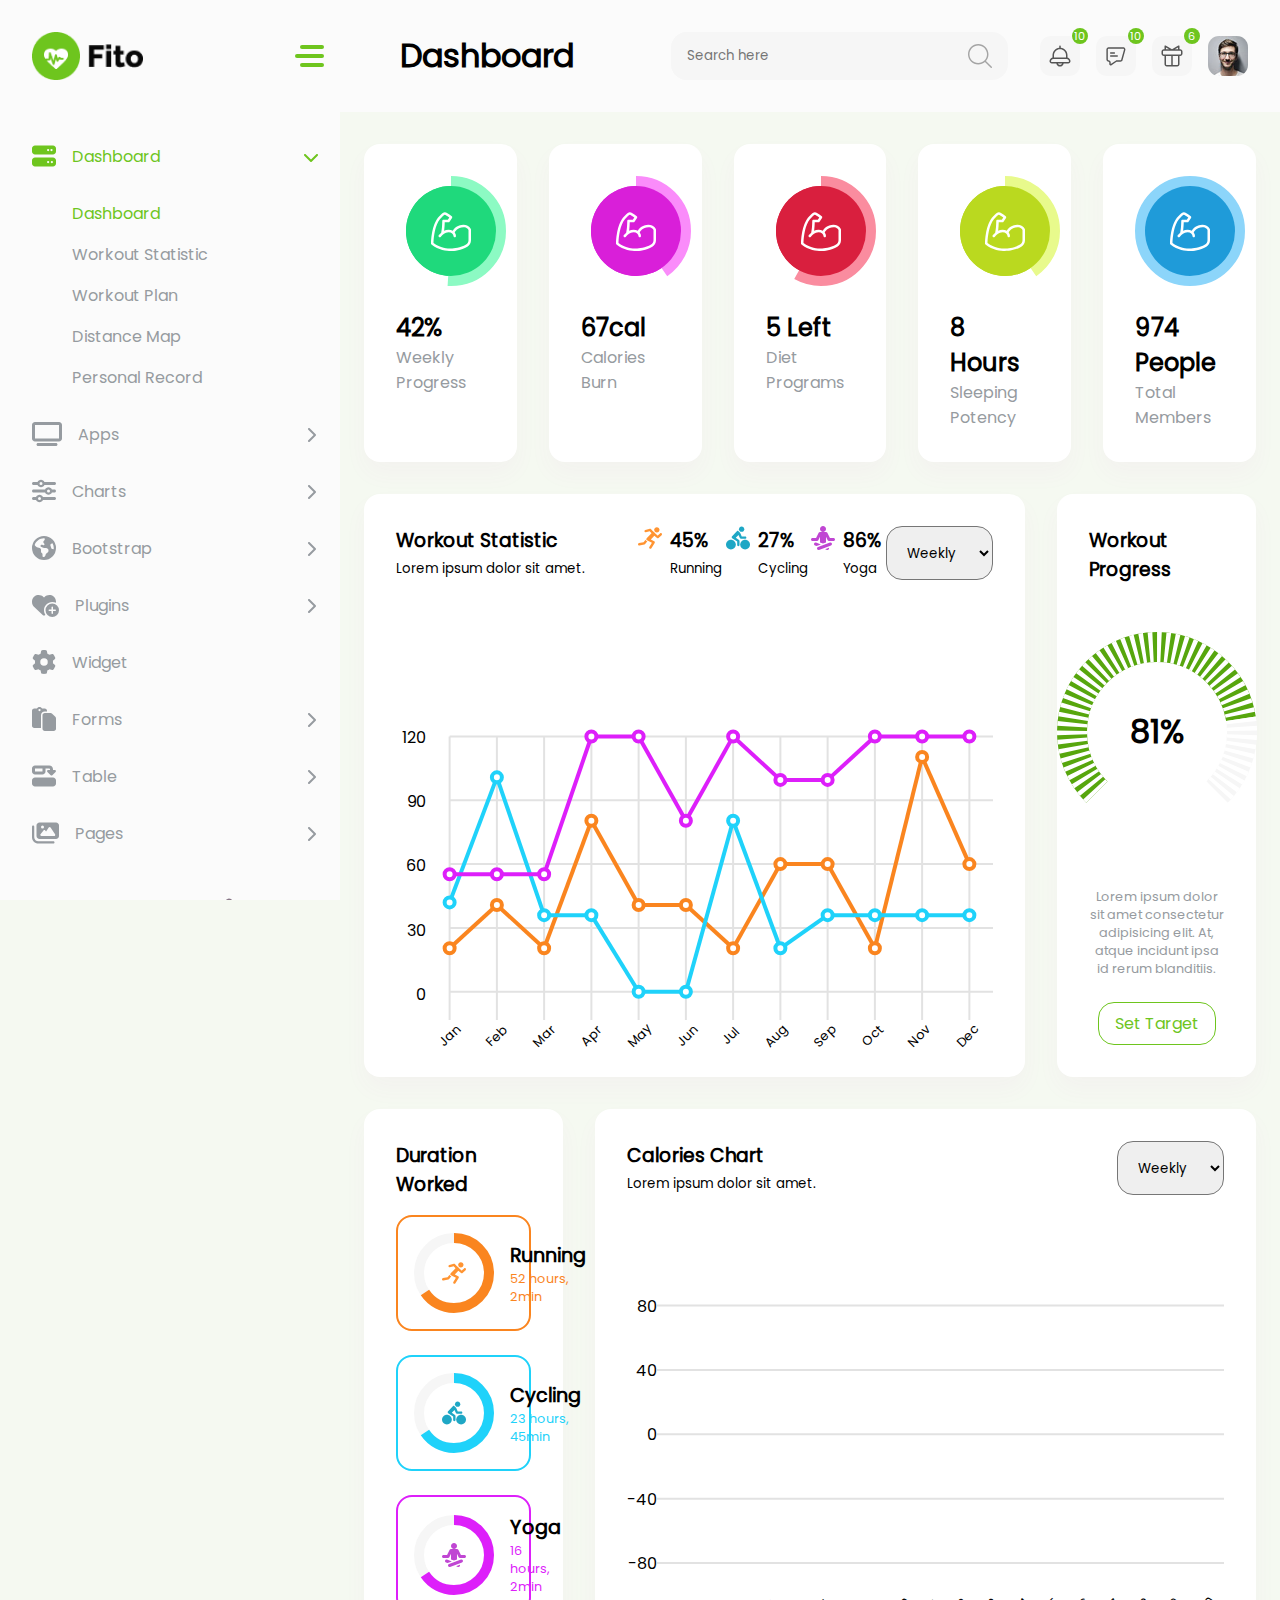
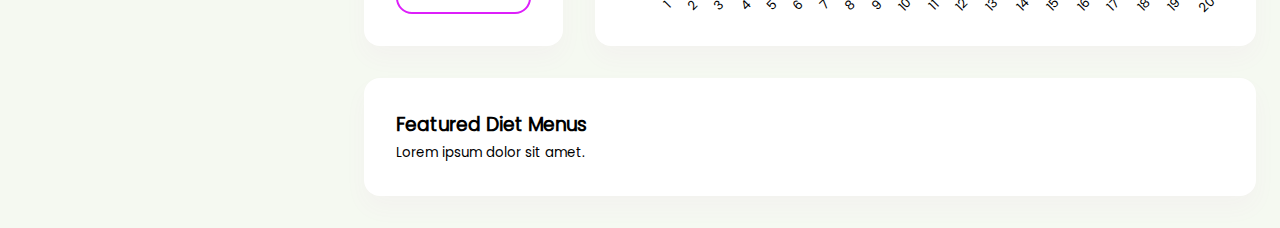
==== commit b6f1a2dd: "create svg chart 1" ====
--- a/dashboard.html
+++ b/dashboard.html
@@ -303,7 +303,7 @@
                     by <a href="https://me.aftersite.lk">Aftersite</a>
                 </div>
             </div>
-        </div>  
+        </div>
         <script>
             function toggleNavBtn() {
                 document.getElementById("nav__btn").classList.toggle("active");
@@ -977,7 +977,8 @@
                             </div>
                             <div class="chart__box" style="--no-c: 12;" id="chart__box">
                                 <svg id="chart" height="315px" width="100%">
-                                    <g id="table_lines_group" style="transform: translateY(calc(100% / 10));"></g>
+                                    <g id="table_lines_group"
+                                        style="transform: translateY(calc(100% / 10)) translateX(calc(100% / 24));"></g>
                                 </svg>
                                 <script>
                                     let chart_box = document.getElementById('chart__box');
@@ -989,12 +990,24 @@
                                     let line_gap = width / no_c_h;
                                     let line_gap_v = height / no_c_v;
                                     let table_lines_group = document.getElementById('table_lines_group');
-                                    
+
                                     createVLines(no_c_h, table_lines_group, height, line_gap)
                                     createHLines(no_c_v, table_lines_group, width, line_gap_v)
 
-
-
+                                    let lines = [
+                                        { color: 'hwb(28 12% 2%)', data: [83, 66, 83, 33, 66, 66, 83, 50, 50, 83, 8, 50] },
+                                        { color: 'hwb(191 12% 2%)', data: [65, 16, 70, 70, 100, 100, 33, 83, 70, 70, 70, 70] },
+                                        { color: 'hwb(292 12% 2%)', data: [54, 54, 54, 0, 0, 33, 0, 17, 17, 0, 0, 0] },
+                                    ]
+
+                                    function createAllLines() {
+                                        lines.forEach(x => {
+                                            createline1lines(no_c_h, table_lines_group, height, line_gap, x.data, x.color)
+                                            createline1Dots(no_c_h, table_lines_group, height, line_gap, x.data, x.color)
+                                        })
+                                    }
+
+                                    createAllLines()
                                 </script>
                             </div>
                             <div class="horizontal__f">
--- a/css/header_menus.css
+++ b/css/header_menus.css
@@ -22,6 +22,7 @@
      -moz-user-select: none;
           user-select: none;
   cursor: default;
+  box-shadow: var(--shadow);
 }
 .header__floatingCard.active {
   display: flex;
--- a/css/long_card.css
+++ b/css/long_card.css
@@ -34,10 +34,9 @@
   align-items: flex-end;
   flex-direction: column;
   justify-content: space-around;
-  margin-right: 10px;
 }
 .long__card .chart .chart__box {
-  width: calc(100% - 40px);
+  width: calc(100% - 30px);
 }
 .long__card .chart .horizontal__f {
   width: 100%;
@@ -46,8 +45,13 @@
   justify-content: flex-end;
 }
 .long__card .chart .horizontal__f > div {
-  width: calc(100% - 40px);
+  width: calc(100% - 30px);
   display: flex;
   justify-content: space-around;
   align-items: center;
+}
+.long__card .chart .horizontal__f > div span {
+  transform: rotateZ(-45deg);
+  font-size: 0.8rem;
+  font-weight: 500;
 }/*# sourceMappingURL=long_card.css.map */